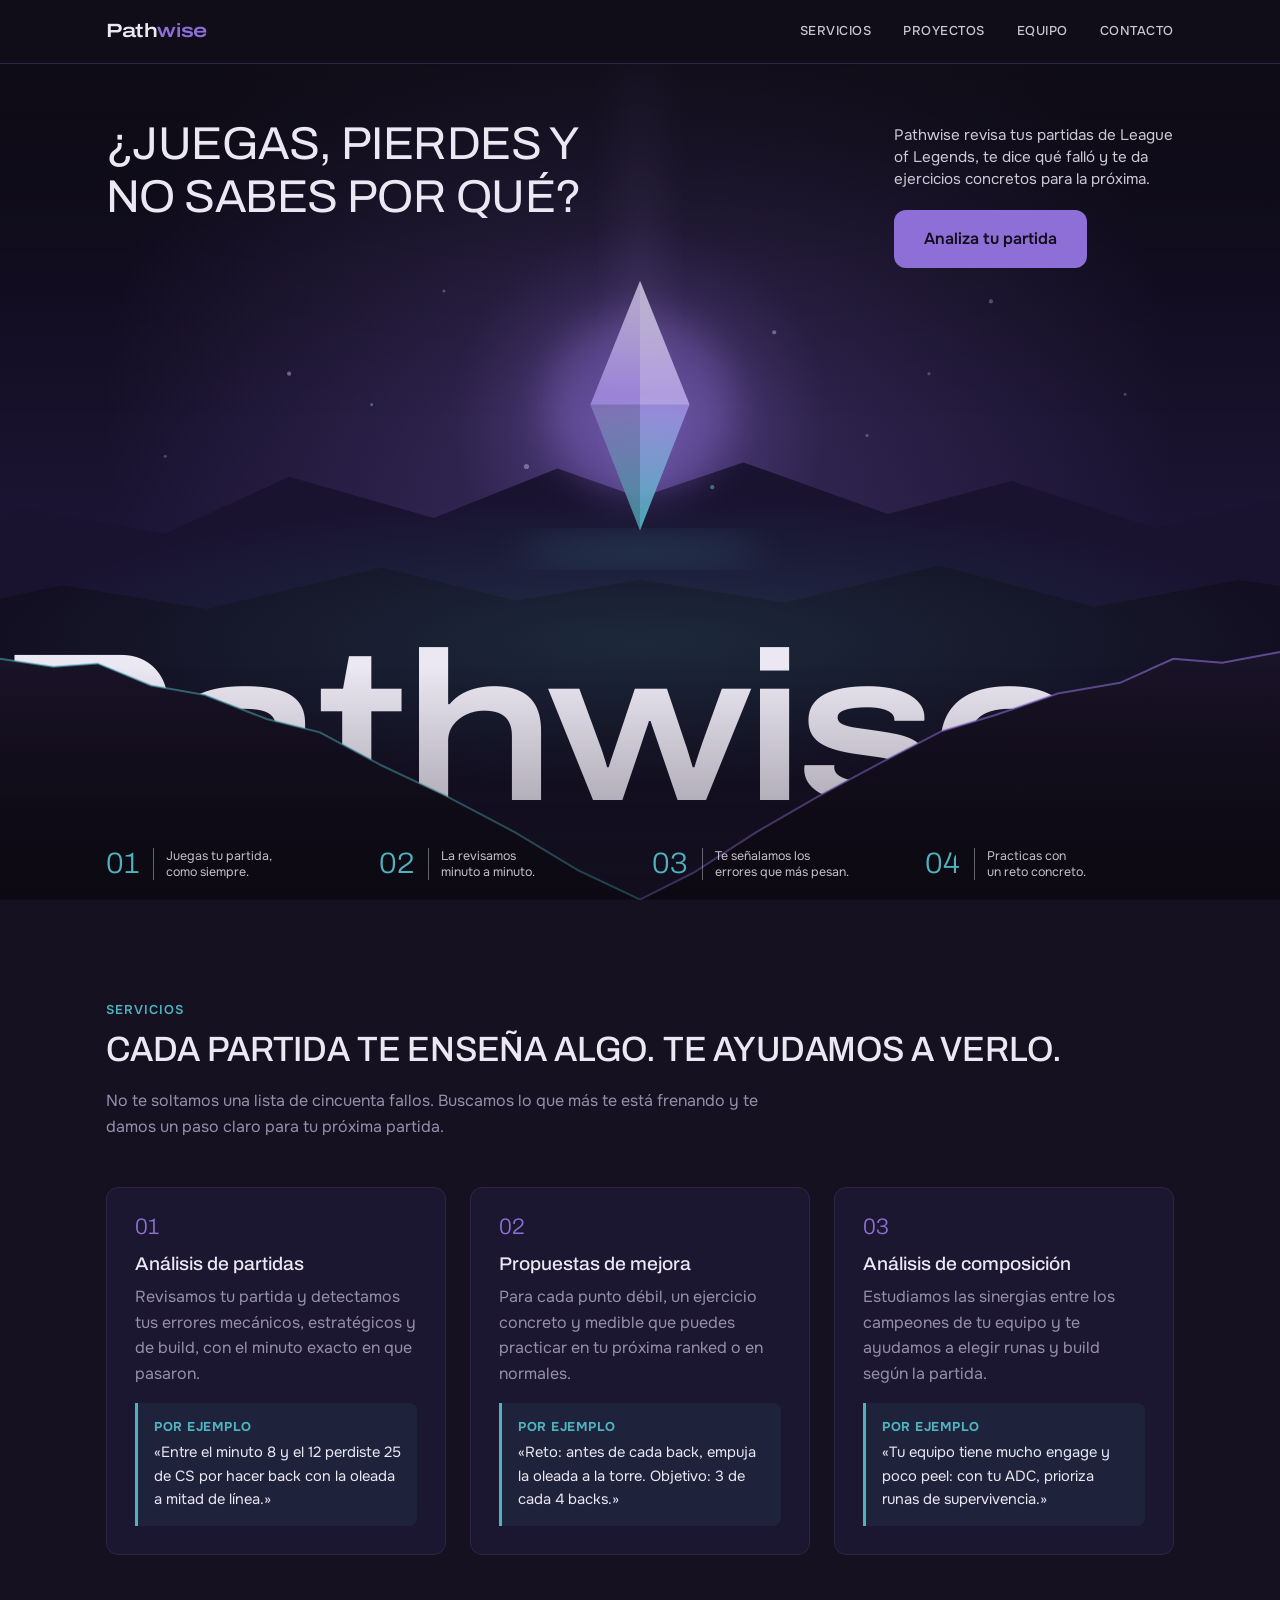
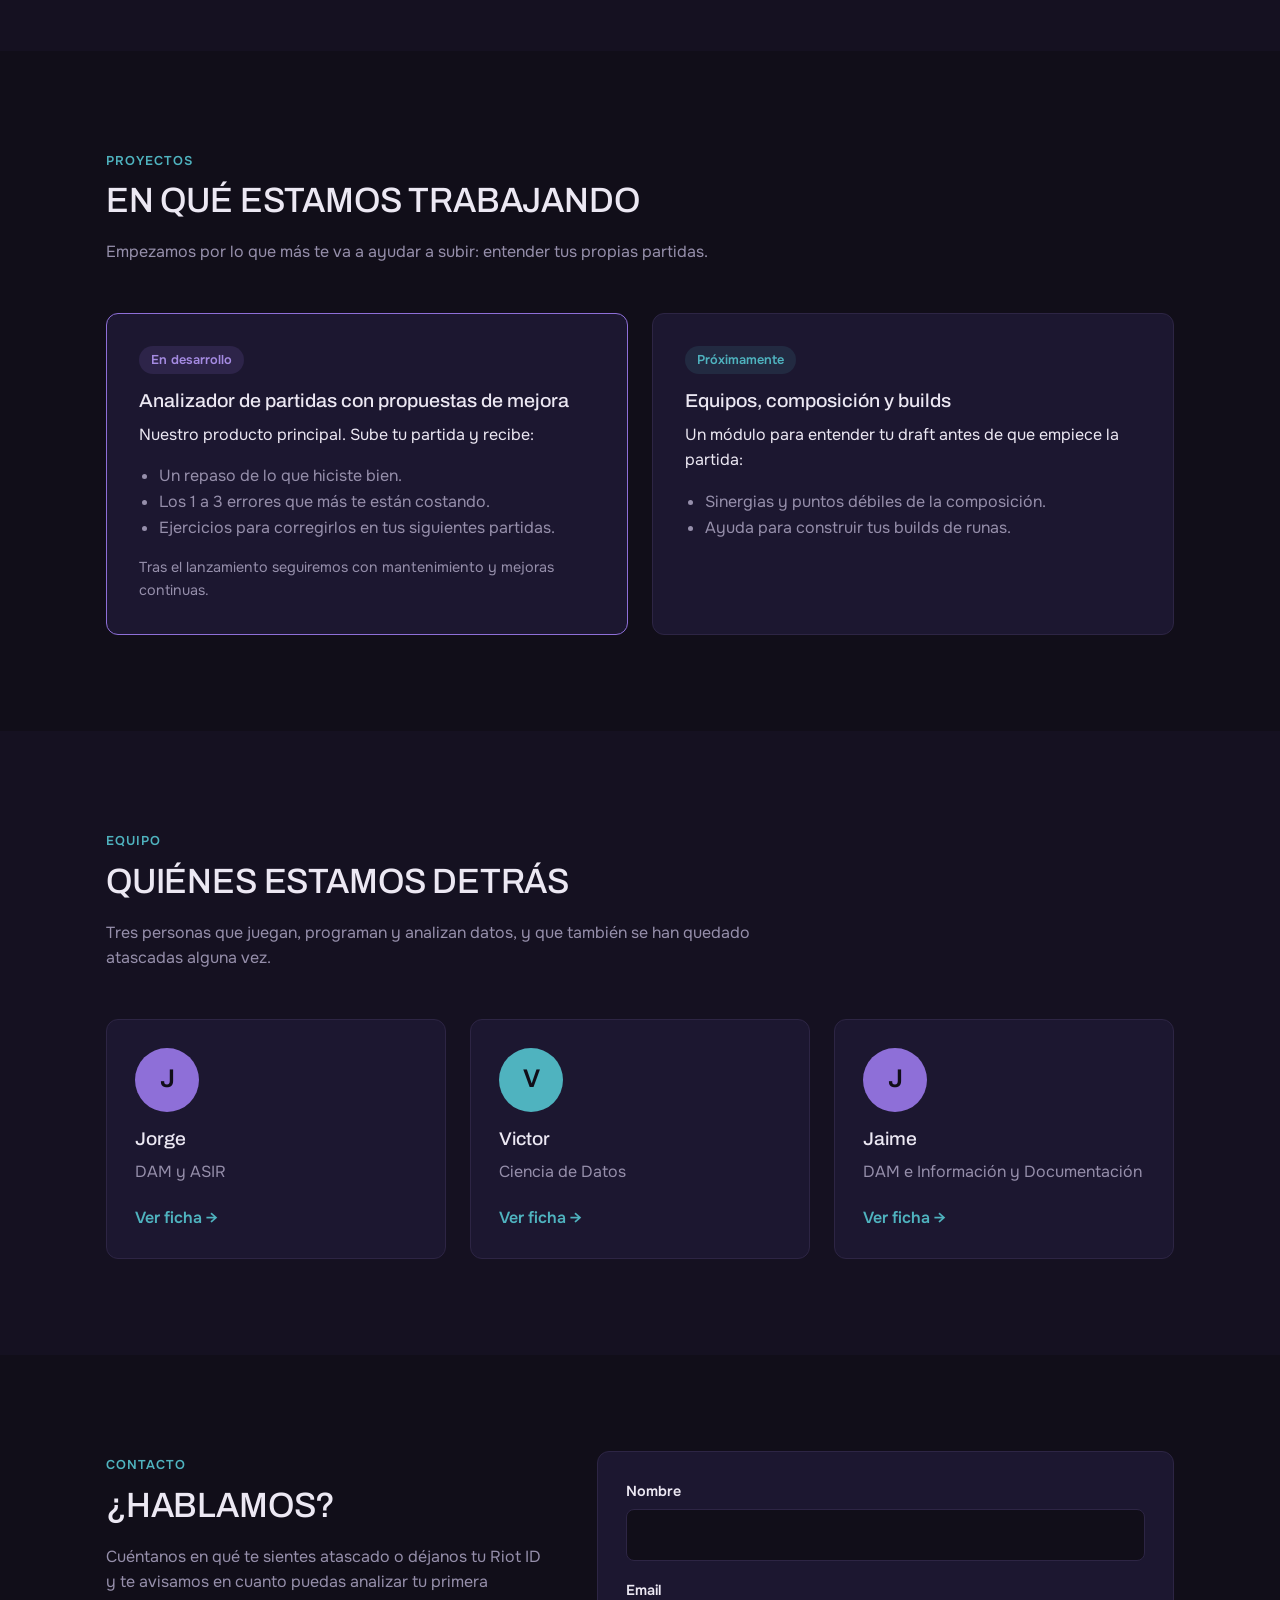
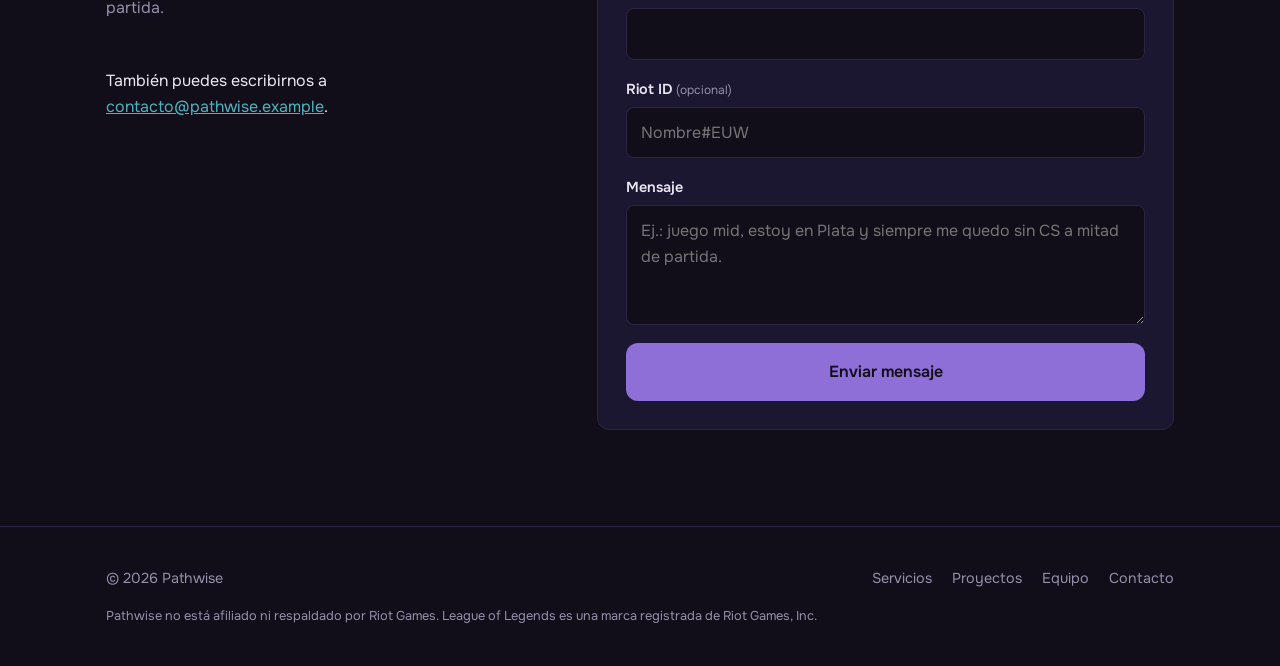
==== index.html @ 84a415ea "Primer commit" ====
<!DOCTYPE html>
<html lang="es">
<head>
  <meta charset="UTF-8">
  <meta name="viewport" content="width=device-width, initial-scale=1.0">
  <title>Pathwise — tu coach de LoL con IA</title>
  <meta name="description" content="Pathwise revisa tus partidas de League of Legends, te dice qué falló y te da ejercicios concretos para mejorar.">
  <link rel="preconnect" href="https://fonts.googleapis.com">
  <link rel="preconnect" href="https://fonts.gstatic.com" crossorigin>
  <link href="https://fonts.googleapis.com/css2?family=Archivo:wdth,wght@62..125,300..700&family=Onest:wght@400;500;600&display=swap" rel="stylesheet">
  <link rel="stylesheet" href="css/estilos.css">
  <script src="js/main.js" defer></script>
</head>
<body class="con-hero">

  <header class="nav">
    <nav class="contenedor nav__interior" aria-label="Principal">
      <a href="#inicio" class="nav__logo">Path<span>wise</span></a>
      <ul class="nav__enlaces">
        <li><a href="#servicios">Servicios</a></li>
        <li><a href="#proyectos">Proyectos</a></li>
        <li><a href="#equipo">Equipo</a></li>
        <li><a href="#contacto">Contacto</a></li>
      </ul>
    </nav>
  </header>

  <main>

    <!-- ===== Inicio ===== -->
    <section id="inicio" class="hero-cine" aria-labelledby="titulo-inicio">

      <!-- Capa 1: escena (un valle nocturno con un nexo de cristal al fondo) -->
      <div class="capa capa-escena" aria-hidden="true">
        <svg class="escena" viewBox="0 0 1440 810" preserveAspectRatio="xMidYMid slice">
          <defs>
            <linearGradient id="cielo" x1="0" y1="0" x2="0" y2="1">
              <stop offset="0" stop-color="#0A0812"/>
              <stop offset=".55" stop-color="#1B1433"/>
              <stop offset="1" stop-color="#110E19"/>
            </linearGradient>
            <radialGradient id="halo" cx="720" cy="340" r="520" gradientUnits="userSpaceOnUse">
              <stop offset="0" stop-color="#8E6FD8" stop-opacity=".55"/>
              <stop offset=".35" stop-color="#8E6FD8" stop-opacity=".18"/>
              <stop offset="1" stop-color="#8E6FD8" stop-opacity="0"/>
            </radialGradient>
            <radialGradient id="suelo">
              <stop offset="0" stop-color="#4FB3BF" stop-opacity=".16"/>
              <stop offset="1" stop-color="#4FB3BF" stop-opacity="0"/>
            </radialGradient>
            <linearGradient id="cristal" x1="0" y1="0" x2="0" y2="1">
              <stop offset="0" stop-color="#E4DAFA"/>
              <stop offset=".45" stop-color="#A58BE2"/>
              <stop offset="1" stop-color="#4FB3BF"/>
            </linearGradient>
            <filter id="desenfoque" x="-50%" y="-50%" width="200%" height="200%">
              <feGaussianBlur stdDeviation="18"/>
            </filter>
          </defs>

          <rect width="1440" height="810" fill="url(#cielo)"/>
          <rect width="1440" height="810" fill="url(#halo)"/>

          <!-- Haz de luz vertical -->
          <rect x="700" y="0" width="40" height="420" fill="#A58BE2" opacity=".12" filter="url(#desenfoque)"/>

          <!-- Cordilleras -->
          <path d="M0 470 L120 430 L260 455 L380 400 L520 440 L640 392 L720 420 L820 386 L960 436 L1080 404 L1220 450 L1340 420 L1440 446 V810 H0Z" fill="#191330"/>
          <path d="M0 540 L160 505 L300 528 L470 488 L600 520 L720 500 L860 522 L1010 486 L1160 526 L1300 500 L1440 520 V810 H0Z" fill="#130F22"/>
          <ellipse cx="720" cy="560" rx="620" ry="140" fill="url(#suelo)"/>

          <!-- Nexo de cristal -->
          <g class="escena__nexo">
            <circle cx="720" cy="330" r="90" fill="#8E6FD8" opacity=".35" filter="url(#desenfoque)"/>
            <polygon points="720,210 768,330 720,452 672,330" fill="url(#cristal)" opacity=".92"/>
            <polygon points="720,210 768,330 720,330" fill="#FFFFFF" opacity=".22"/>
            <polygon points="720,330 672,330 720,452" fill="#110E19" opacity=".18"/>
            <ellipse cx="720" cy="470" rx="120" ry="10" fill="#4FB3BF" opacity=".25" filter="url(#desenfoque)"/>
          </g>

          <!-- Motas de luz -->
          <g fill="#C9B8F0">
            <circle class="escena__mota" cx="380" cy="300" r="2" opacity=".5"/>
            <circle class="escena__mota" cx="530" cy="220" r="1.5" opacity=".4"/>
            <circle class="escena__mota" cx="610" cy="390" r="2.5" opacity=".45"/>
            <circle class="escena__mota" cx="850" cy="260" r="2" opacity=".5"/>
            <circle class="escena__mota" cx="940" cy="360" r="1.5" opacity=".35"/>
            <circle class="escena__mota" cx="1060" cy="230" r="2" opacity=".4"/>
            <circle class="escena__mota" cx="1190" cy="320" r="1.5" opacity=".3"/>
            <circle class="escena__mota" cx="260" cy="380" r="1.5" opacity=".3"/>
          </g>
          <g fill="#7FD0D8">
            <circle class="escena__mota" cx="460" cy="330" r="1.5" opacity=".4"/>
            <circle class="escena__mota" cx="790" cy="410" r="2" opacity=".45"/>
            <circle class="escena__mota" cx="1000" cy="300" r="1.5" opacity=".35"/>
          </g>
        </svg>
      </div>

      <!-- Capa 2: palabra gigante, detrás de los montes -->
      <div class="capa capa-palabra" aria-hidden="true">
        <p class="palabra"><span style="--d:0ms">P</span><span style="--d:100ms">a</span><span style="--d:270ms">t</span><span style="--d:240ms">h</span><span style="--d:200ms">w</span><span style="--d:370ms">i</span><span style="--d:150ms">s</span><span style="--d:320ms">e</span></p>
      </div>

      <!-- Capa 3: montes en primer plano (izquierdo y derecho, se juntan en V en el centro) -->
      <div class="capa capa-monte capa-monte--l" aria-hidden="true">
        <svg class="monte monte--l" viewBox="0 0 720 400" preserveAspectRatio="none">
          <defs>
            <linearGradient id="roca" x1="0" y1="0" x2="0" y2="1">
              <stop offset="0" stop-color="#1A1428"/>
              <stop offset="1" stop-color="#08060D"/>
            </linearGradient>
          </defs>
          <path d="M0 40 L60 52 L110 47 L170 80 L230 94 L300 130 L360 150 L430 200 L500 244 L580 300 L650 356 L720 400 L0 400Z" fill="url(#roca)"/>
          <path d="M0 40 L60 52 L110 47 L170 80 L230 94 L300 130 L360 150 L430 200 L500 244 L580 300 L650 356 L720 400" fill="none" stroke="#4FB3BF" stroke-opacity=".55" stroke-width="2" vector-effect="non-scaling-stroke"/>
        </svg>
      </div>
      <div class="capa capa-monte capa-monte--r" aria-hidden="true">
        <svg class="monte monte--r" viewBox="0 0 720 400" preserveAspectRatio="none">
          <path d="M720 30 L655 46 L600 40 L540 76 L470 92 L400 124 L340 148 L270 196 L200 246 L130 300 L60 360 L0 400 L720 400Z" fill="url(#roca)"/>
          <path d="M720 30 L655 46 L600 40 L540 76 L470 92 L400 124 L340 148 L270 196 L200 246 L130 300 L60 360 L0 400" fill="none" stroke="#8E6FD8" stroke-opacity=".6" stroke-width="2" vector-effect="non-scaling-stroke"/>
        </svg>
      </div>

      <!-- Capa 4: sombra para la legibilidad -->
      <div class="capa capa-sombra" aria-hidden="true"></div>

      <!-- Capa 5: interfaz -->
      <div class="contenedor hero-cine__ui">
        <div class="hero-cine__cabecera">
          <h1 id="titulo-inicio" class="hero-cine__titulo"><span class="desliza desliza--abajo">¿Juegas, pierdes y no sabes por qué?</span></h1>
          <div class="hero-cine__lado">
            <p class="hero-cine__subtitulo"><span class="desliza desliza--arriba">Pathwise revisa tus partidas de League of Legends, te dice qué falló y te da ejercicios concretos para la próxima.</span></p>
            <a href="#contacto" class="boton boton--principal hero-cine__cta">Analiza tu partida</a>
          </div>
        </div>

        <ol class="pasos" aria-label="Cómo funciona">
          <li class="paso"><div class="paso__fila"><span class="paso__num">01</span><span class="paso__texto">Juegas tu partida,<br>como siempre.</span></div></li>
          <li class="paso"><div class="paso__fila"><span class="paso__num">02</span><span class="paso__texto">La revisamos<br>minuto a minuto.</span></div></li>
          <li class="paso"><div class="paso__fila"><span class="paso__num">03</span><span class="paso__texto">Te señalamos los<br>errores que más pesan.</span></div></li>
          <li class="paso"><div class="paso__fila"><span class="paso__num">04</span><span class="paso__texto">Practicas con<br>un reto concreto.</span></div></li>
        </ol>
      </div>
    </section>

    <!-- ===== Servicios ===== -->
    <section id="servicios" class="seccion seccion--alterna">
      <div class="contenedor">
        <span class="etiqueta-seccion">Servicios</span>
        <h2 class="seccion__titulo">Cada partida te enseña algo. Te ayudamos a verlo.</h2>
        <p class="seccion__intro">No te soltamos una lista de cincuenta fallos. Buscamos lo que más te está frenando y te damos un paso claro para tu próxima partida.</p>

        <div class="rejilla rejilla--3">
          <article class="tarjeta">
            <div class="tarjeta__numero">01</div>
            <h3>Análisis de partidas</h3>
            <p>Revisamos tu partida y detectamos tus errores mecánicos, estratégicos y de build, con el minuto exacto en que pasaron.</p>
            <div class="ejemplo">
              <strong>Por ejemplo</strong>
              «Entre el minuto 8 y el 12 perdiste 25 de CS por hacer back con la oleada a mitad de línea.»
            </div>
          </article>

          <article class="tarjeta">
            <div class="tarjeta__numero">02</div>
            <h3>Propuestas de mejora</h3>
            <p>Para cada punto débil, un ejercicio concreto y medible que puedes practicar en tu próxima ranked o en normales.</p>
            <div class="ejemplo">
              <strong>Por ejemplo</strong>
              «Reto: antes de cada back, empuja la oleada a la torre. Objetivo: 3 de cada 4 backs.»
            </div>
          </article>

          <article class="tarjeta">
            <div class="tarjeta__numero">03</div>
            <h3>Análisis de composición</h3>
            <p>Estudiamos las sinergias entre los campeones de tu equipo y te ayudamos a elegir runas y build según la partida.</p>
            <div class="ejemplo">
              <strong>Por ejemplo</strong>
              «Tu equipo tiene mucho engage y poco peel: con tu ADC, prioriza runas de supervivencia.»
            </div>
          </article>
        </div>
      </div>
    </section>

    <!-- ===== Proyectos ===== -->
    <section id="proyectos" class="seccion">
      <div class="contenedor">
        <span class="etiqueta-seccion">Proyectos</span>
        <h2 class="seccion__titulo">En qué estamos trabajando</h2>
        <p class="seccion__intro">Empezamos por lo que más te va a ayudar a subir: entender tus propias partidas.</p>

        <div class="rejilla rejilla--2">
          <article class="proyecto proyecto--destacado">
            <span class="estado estado--desarrollo">En desarrollo</span>
            <h3>Analizador de partidas con propuestas de mejora</h3>
            <p>Nuestro producto principal. Sube tu partida y recibe:</p>
            <ul>
              <li>Un repaso de lo que hiciste bien.</li>
              <li>Los 1 a 3 errores que más te están costando.</li>
              <li>Ejercicios para corregirlos en tus siguientes partidas.</li>
            </ul>
            <p class="proyecto__nota">Tras el lanzamiento seguiremos con mantenimiento y mejoras continuas.</p>
          </article>

          <article class="proyecto">
            <span class="estado estado--proximo">Próximamente</span>
            <h3>Equipos, composición y builds</h3>
            <p>Un módulo para entender tu draft antes de que empiece la partida:</p>
            <ul>
              <li>Sinergias y puntos débiles de la composición.</li>
              <li>Ayuda para construir tus builds de runas.</li>
            </ul>
          </article>
        </div>
      </div>
    </section>

    <!-- ===== Equipo ===== -->
    <section id="equipo" class="seccion seccion--alterna">
      <div class="contenedor">
        <span class="etiqueta-seccion">Equipo</span>
        <h2 class="seccion__titulo">Quiénes estamos detrás</h2>
        <p class="seccion__intro">Tres personas que juegan, programan y analizan datos, y que también se han quedado atascadas alguna vez.</p>

        <div class="rejilla rejilla--3">
          <article class="tarjeta miembro">
            <div class="avatar" aria-hidden="true">J</div>
            <h3>Jorge</h3>
            <p class="miembro__formacion">DAM y ASIR</p>
            <a href="equipo/jorge.html" class="enlace-ficha">Ver ficha →</a>
          </article>

          <article class="tarjeta miembro">
            <div class="avatar avatar--acento" aria-hidden="true">V</div>
            <h3>Victor</h3>
            <p class="miembro__formacion">Ciencia de Datos</p>
            <a href="equipo/victor.html" class="enlace-ficha">Ver ficha →</a>
          </article>

          <article class="tarjeta miembro">
            <div class="avatar" aria-hidden="true">J</div>
            <h3>Jaime</h3>
            <p class="miembro__formacion">DAM e Información y Documentación</p>
            <a href="equipo/jaime.html" class="enlace-ficha">Ver ficha →</a>
          </article>
        </div>
      </div>
    </section>

    <!-- ===== Contacto ===== -->
    <section id="contacto" class="seccion">
      <div class="contenedor contacto">
        <div>
          <span class="etiqueta-seccion">Contacto</span>
          <h2 class="seccion__titulo">¿Hablamos?</h2>
          <p class="seccion__intro">Cuéntanos en qué te sientes atascado o déjanos tu Riot ID y te avisamos en cuanto puedas analizar tu primera partida.</p>
          <!-- TODO: sustituir por el email real de Pathwise -->
          <p>También puedes escribirnos a <a href="mailto:contacto@pathwise.example">contacto@pathwise.example</a>.</p>
        </div>

        <!-- Sin backend: el formulario abre el cliente de correo. TODO: cambiar el email -->
        <form class="formulario" action="mailto:contacto@pathwise.example" method="post" enctype="text/plain">
          <div class="campo">
            <label for="nombre">Nombre</label>
            <input type="text" id="nombre" name="nombre" autocomplete="name" required>
            <span class="campo__error">Dinos cómo te llamas.</span>
          </div>

          <div class="campo">
            <label for="email">Email</label>
            <input type="email" id="email" name="email" autocomplete="email" required>
            <span class="campo__error">Revisa el email, parece que le falta algo.</span>
          </div>

          <div class="campo">
            <label for="riot-id">Riot ID <small>(opcional)</small></label>
            <input type="text" id="riot-id" name="riot_id" placeholder="Nombre#EUW">
          </div>

          <div class="campo">
            <label for="mensaje">Mensaje</label>
            <textarea id="mensaje" name="mensaje" placeholder="Ej.: juego mid, estoy en Plata y siempre me quedo sin CS a mitad de partida." required></textarea>
            <span class="campo__error">Escríbenos aunque sea una línea.</span>
          </div>

          <button type="submit" class="boton boton--principal">Enviar mensaje</button>
        </form>
      </div>
    </section>

  </main>

  <footer class="pie">
    <div class="contenedor pie__interior">
      <span>© 2026 Pathwise</span>
      <ul class="pie__enlaces">
        <li><a href="#servicios">Servicios</a></li>
        <li><a href="#proyectos">Proyectos</a></li>
        <li><a href="#equipo">Equipo</a></li>
        <li><a href="#contacto">Contacto</a></li>
      </ul>
      <p class="pie__aviso">Pathwise no está afiliado ni respaldado por Riot Games. League of Legends es una marca registrada de Riot Games, Inc.</p>
    </div>
  </footer>

</body>
</html>
---- css/estilos.css ----
/* ==========================================================
   Pathwise — estilos
   Paleta violeta + turquesa: oscuro, cercano pero técnico, tranquilo.
   Sin rojos intensos ni neones.
   ========================================================== */

:root {
  --fondo: #110E19;
  --superficie: #1C1730;
  --principal: #8E6FD8;
  --principal-hover: #A58BE2;
  --acento: #4FB3BF;
  --texto: #ECE8F3;
  --texto-sec: #968FAB;
  --error: #E07A6F;

  --borde: #2D2544;
  --fondo-alterno: #151121;
  --radio: 12px;
  --ancho-max: 1100px;
  --alto-nav: 64px;

  --fuente: "Onest", system-ui, -apple-system, "Segoe UI", Roboto, sans-serif;
  --fuente-display: "Archivo", "Onest", system-ui, sans-serif;

  /* Curvas de animación */
  --qout: cubic-bezier(.25, 1, .5, 1);
  --cout: cubic-bezier(.33, 1, .68, 1);
  --cin: cubic-bezier(.32, 0, .67, 0);
  --ease-out: cubic-bezier(.16, 1, .3, 1);
}

/* ---------- Base ---------- */
*,
*::before,
*::after {
  box-sizing: border-box;
}

html {
  scroll-behavior: smooth;
}

body {
  margin: 0;
  background: var(--fondo);
  color: var(--texto);
  font-family: var(--fuente);
  font-size: 1rem;
  line-height: 1.6;
  -webkit-font-smoothing: antialiased;
  overflow-x: hidden;
}

h1, h2, h3 {
  font-family: var(--fuente-display);
  font-stretch: 105%;
  font-weight: 500;
  line-height: 1.2;
  margin: 0 0 0.5em;
}

p {
  margin: 0 0 1em;
}

a {
  color: var(--acento);
}

a:focus-visible,
button:focus-visible,
input:focus-visible,
textarea:focus-visible {
  outline: 2px solid var(--acento);
  outline-offset: 3px;
}

.contenedor {
  width: 100%;
  max-width: var(--ancho-max);
  margin: 0 auto;
  padding: 0 16px;
}

.seccion {
  padding: 96px 0;
  scroll-margin-top: var(--alto-nav);
}

.seccion--alterna {
  background: var(--fondo-alterno);
}

.seccion__titulo {
  font-size: clamp(1.6rem, 4vw, 2.2rem);
  text-transform: uppercase;
  font-stretch: 95%;
  letter-spacing: -0.005em;
}

.seccion__intro {
  color: var(--texto-sec);
  max-width: 60ch;
  margin-bottom: 48px;
}

.etiqueta-seccion {
  display: inline-block;
  color: var(--acento);
  font-size: 0.8rem;
  font-weight: 600;
  letter-spacing: 0.08em;
  text-transform: uppercase;
  margin-bottom: 8px;
}

/* ---------- Navegación ---------- */
.nav {
  position: sticky;
  top: 0;
  z-index: 20;
  height: var(--alto-nav);
  background: rgba(17, 14, 25, 0.88);
  backdrop-filter: blur(8px);
  border-bottom: 1px solid var(--borde);
}

.nav__interior {
  height: 100%;
  display: flex;
  align-items: center;
  justify-content: space-between;
  gap: 16px;
}

.nav__logo {
  font-family: var(--fuente-display);
  font-stretch: 125%;
  font-weight: 600;
  font-size: 1.2rem;
  letter-spacing: -0.02em;
  color: var(--texto);
  text-decoration: none;
}

.nav__logo span {
  color: var(--principal);
}

.nav__enlaces {
  display: flex;
  gap: 32px;
  list-style: none;
  margin: 0;
  padding: 0;
}

/* Cada li es la máscara de la entrada del enlace */
.nav__enlaces li {
  overflow: hidden;
}

.nav__enlaces a,
.nav__volver {
  display: inline-block;
  padding: 6px 0;
  color: var(--texto);
  opacity: 0.85;
  text-decoration: none;
  font-size: 0.8rem;
  font-weight: 500;
  letter-spacing: 0.04em;
  text-transform: uppercase;
  transition: opacity 0.3s;
}

.nav__enlaces a:hover,
.nav__volver:hover {
  opacity: 0.6;
}

/* ==========================================================
   Hero cinemático
   Capas de atrás adelante: escena → palabra gigante → montes → sombra → UI.
   Cada capa tiene un "envoltorio" que se mueve con el scroll (--p, 0 a 1,
   lo pone main.js) y un hijo que lleva la animación de entrada.
   ========================================================== */
.hero-cine {
  --p: 0;
  position: relative;
  height: calc(100svh - var(--alto-nav));
  min-height: 560px;
  overflow: hidden;
  isolation: isolate;
  background: var(--fondo);
}

.capa {
  position: absolute;
  inset: 0;
  pointer-events: none;
}

/* Escena de fondo */
.capa-escena {
  transform: scale(calc(1 + var(--p) * 0.12)) translateY(calc(var(--p) * -3%));
  transform-origin: 50% 40%;
}

.escena {
  width: 100%;
  height: 100%;
  display: block;
  transform-origin: 50% 45%;
  animation: zoom-escena 1350ms var(--qout) both;
}

.escena__mota {
  animation: flotar 7s ease-in-out infinite alternate;
}

.escena__mota:nth-child(2n) { animation-duration: 9s; animation-delay: -2s; }
.escena__mota:nth-child(3n) { animation-duration: 11s; animation-delay: -4s; }

.escena__nexo {
  transform-origin: 720px 330px;
  animation: latido 5s ease-in-out infinite alternate;
}

/* Palabra gigante, detrás de los montes */
.capa-palabra {
  transform: translateY(calc(var(--p) * 45%));
}

.palabra {
  position: absolute;
  left: -0.03em;
  bottom: 9%;
  margin: 0;
  font-family: var(--fuente-display);
  font-stretch: 125%;
  font-weight: 600;
  font-size: 16.5vw;
  line-height: 0.9;
  letter-spacing: -0.035em;
  color: var(--texto);
  white-space: nowrap;
  user-select: none;
}

.palabra span {
  display: inline-block;
  animation: letra 450ms var(--cout) both;
  animation-delay: calc(630ms + var(--d, 0ms));
}

/* Montes en primer plano */
.capa-monte {
  top: auto;
  height: 32%;
}

.capa-monte--l {
  right: 50%;
  transform: translateX(calc(var(--p) * -60%));
}

.capa-monte--r {
  left: 50%;
  transform: translateX(calc(var(--p) * 60%));
}

.monte {
  width: 100%;
  height: 100%;
  display: block;
}

.monte--l {
  animation: monte-l 1700ms var(--qout) 40ms both;
}

.monte--r {
  animation: monte-r 1700ms var(--qout) both;
}

/* Sombra para que se lea el texto */
.capa-sombra {
  background: linear-gradient(
    to bottom,
    rgba(17, 14, 25, 0.75) 0%,
    rgba(17, 14, 25, 0.2) 24%,
    rgba(17, 14, 25, 0) 42%,
    rgba(17, 14, 25, 0) 72%,
    rgba(17, 14, 25, 0.45) 100%
  );
}

/* UI del hero */
.hero-cine__ui {
  position: relative;
  z-index: 5;
  height: 100%;
  display: flex;
  flex-direction: column;
  justify-content: space-between;
  padding-top: clamp(28px, 6vh, 64px);
  padding-bottom: 20px;
  opacity: calc(1 - var(--p) * 1.6);
  transform: translateY(calc(var(--p) * -40px));
}

.hero-cine__cabecera {
  display: grid;
  grid-template-columns: 1fr minmax(220px, 280px);
  gap: 40px;
  align-items: start;
}

.hero-cine__titulo {
  overflow: hidden;
  padding-bottom: 0.08em;
  margin: 0;
  font-stretch: 100%;
  font-weight: 400;
  font-size: clamp(1.75rem, 3.6vw, 3.1rem);
  line-height: 1.15;
  letter-spacing: -0.012em;
  text-transform: uppercase;
  max-width: 20ch;
}

.hero-cine__lado {
  padding-top: 6px;
}

.hero-cine__subtitulo {
  overflow: hidden;
  margin: 0 0 20px;
  color: rgba(236, 232, 243, 0.86);
  font-size: 0.95rem;
  line-height: 1.45;
}

/* Bloques que entran deslizándose dentro de su máscara */
.desliza {
  display: block;
}

.desliza--abajo {
  animation: desde-arriba 950ms var(--cout) 390ms both;
}

.desliza--arriba {
  animation: desde-abajo 900ms var(--cout) 450ms both;
}

.hero-cine__cta {
  animation: aparecer 260ms linear 570ms both;
}

/* Pasos (las "captions" del pie del hero) */
.pasos {
  display: grid;
  grid-template-columns: repeat(4, 1fr);
  gap: 24px;
  list-style: none;
  margin: 0;
  padding: 0;
}

.paso {
  overflow: hidden;
}

.paso__fila {
  display: flex;
  align-items: center;
  gap: 14px;
  animation: desde-abajo 220ms var(--cout) both;
}

.paso:nth-child(1) .paso__fila { animation-delay: 730ms; }
.paso:nth-child(2) .paso__fila { animation-delay: 870ms; }
.paso:nth-child(3) .paso__fila { animation-delay: 970ms; }
.paso:nth-child(4) .paso__fila { animation-delay: 1000ms; }

.paso__num {
  font-family: var(--fuente-display);
  font-stretch: 104%;
  font-weight: 300;
  font-size: clamp(1.5rem, 2.3vw, 2.1rem);
  line-height: 1;
  color: var(--acento);
}

.paso__texto {
  border-left: 1px solid rgba(236, 232, 243, 0.4);
  padding-left: 12px;
  font-size: 0.78rem;
  line-height: 1.3;
  color: rgba(236, 232, 243, 0.82);
}

/* Entrada de la nav (solo en la página con hero) */
.con-hero .nav__enlaces a {
  animation: desde-arriba-nav 300ms var(--cout) both;
}

.con-hero .nav__enlaces li:nth-child(1) a { animation-delay: 100ms; }
.con-hero .nav__enlaces li:nth-child(2) a { animation-delay: 200ms; }
.con-hero .nav__enlaces li:nth-child(3) a { animation-delay: 300ms; }
.con-hero .nav__enlaces li:nth-child(4) a { animation-delay: 400ms; }

/* ---------- Keyframes ---------- */
@keyframes zoom-escena {
  from { transform: scale(1.3); }
  to { transform: none; }
}

@keyframes monte-l {
  from { transform: translateX(-45%); }
  to { transform: none; }
}

@keyframes monte-r {
  from { transform: translateX(45%); }
  to { transform: none; }
}

@keyframes letra {
  from { opacity: 0; transform: translateY(0.06em); }
  to { opacity: 1; transform: none; }
}

@keyframes desde-arriba {
  from { transform: translateY(-100%); }
  to { transform: none; }
}

@keyframes desde-arriba-nav {
  from { transform: translateY(-110%); }
  to { transform: none; }
}

@keyframes desde-abajo {
  from { transform: translateY(100%); }
  to { transform: none; }
}

@keyframes aparecer {
  from { opacity: 0; }
  to { opacity: 1; }
}

@keyframes flotar {
  from { transform: translateY(0); }
  to { transform: translateY(-18px); }
}

@keyframes latido {
  from { opacity: 0.85; transform: scale(1); }
  to { opacity: 1; transform: scale(1.03); }
}

/* ---------- Botones ---------- */
.boton {
  display: inline-block;
  padding: 14px 28px;
  border-radius: var(--radio);
  font: inherit;
  font-weight: 600;
  text-decoration: none;
  cursor: pointer;
  border: 2px solid transparent;
  transition: background-color 0.2s, color 0.2s;
}

.boton--principal {
  background: var(--principal);
  color: var(--fondo);
}

.boton--principal:hover {
  background: var(--principal-hover);
}

.boton--secundario {
  background: transparent;
  color: var(--acento);
  border-color: var(--acento);
}

.boton--secundario:hover {
  background: rgba(79, 179, 191, 0.1);
}

/* ---------- Tarjetas ---------- */
.rejilla {
  display: grid;
  gap: 24px;
}

.rejilla--3 {
  grid-template-columns: repeat(3, 1fr);
}

.rejilla--2 {
  grid-template-columns: repeat(2, 1fr);
}

.tarjeta {
  background: var(--superficie);
  border: 1px solid var(--borde);
  border-radius: var(--radio);
  padding: 28px;
  display: flex;
  flex-direction: column;
}

.tarjeta h3 {
  font-size: 1.15rem;
}

.tarjeta p {
  color: var(--texto-sec);
}

.tarjeta__numero {
  font-family: var(--fuente-display);
  font-weight: 300;
  color: var(--principal);
  font-size: 1.4rem;
  line-height: 1;
  margin-bottom: 14px;
}

.ejemplo {
  margin-top: auto;
  padding: 14px 16px;
  border-left: 3px solid var(--acento);
  background: rgba(79, 179, 191, 0.07);
  border-radius: 0 8px 8px 0;
  font-size: 0.92rem;
  color: var(--texto);
}

.ejemplo strong {
  color: var(--acento);
  display: block;
  font-size: 0.8rem;
  letter-spacing: 0.04em;
  text-transform: uppercase;
  margin-bottom: 4px;
}

/* ---------- Proyectos ---------- */
.proyecto {
  background: var(--superficie);
  border: 1px solid var(--borde);
  border-radius: var(--radio);
  padding: 32px;
}

.proyecto--destacado {
  border-color: var(--principal);
}

.estado {
  display: inline-block;
  font-size: 0.8rem;
  font-weight: 600;
  padding: 4px 12px;
  border-radius: 999px;
  margin-bottom: 16px;
}

.estado--desarrollo {
  color: var(--principal-hover);
  background: rgba(142, 111, 216, 0.15);
}

.estado--proximo {
  color: var(--acento);
  background: rgba(79, 179, 191, 0.12);
}

.proyecto ul {
  color: var(--texto-sec);
  padding-left: 20px;
  margin: 0 0 1em;
}

.proyecto__nota {
  font-size: 0.9rem;
  color: var(--texto-sec);
  margin: 0;
}

/* ---------- Equipo ---------- */
.miembro {
  align-items: flex-start;
}

.avatar {
  width: 64px;
  height: 64px;
  border-radius: 50%;
  display: grid;
  place-items: center;
  font-family: var(--fuente-display);
  font-weight: 600;
  font-size: 1.6rem;
  color: var(--fondo);
  background: var(--principal);
  margin-bottom: 16px;
}

.avatar--acento {
  background: var(--acento);
}

.avatar--grande {
  width: 112px;
  height: 112px;
  font-size: 2.8rem;
  margin-bottom: 24px;
}

.miembro__formacion {
  color: var(--texto-sec);
  margin-bottom: 20px;
}

.enlace-ficha {
  margin-top: auto;
  font-weight: 600;
  text-decoration: none;
}

.enlace-ficha:hover {
  text-decoration: underline;
}

/* ---------- Contacto ---------- */
.contacto {
  display: grid;
  grid-template-columns: 1fr 1.3fr;
  gap: 48px;
  align-items: start;
}

.formulario {
  background: var(--superficie);
  border: 1px solid var(--borde);
  border-radius: var(--radio);
  padding: 28px;
  display: grid;
  gap: 18px;
}

.campo {
  display: grid;
  gap: 6px;
}

.campo label {
  font-size: 0.9rem;
  font-weight: 600;
}

.campo small {
  color: var(--texto-sec);
  font-weight: 400;
}

.campo input,
.campo textarea {
  width: 100%;
  padding: 12px 14px;
  font: inherit;
  color: var(--texto);
  background: var(--fondo);
  border: 1px solid var(--borde);
  border-radius: 8px;
}

.campo textarea {
  min-height: 120px;
  resize: vertical;
}

.campo input:user-invalid,
.campo textarea:user-invalid {
  border-color: var(--error);
}

.campo__error {
  display: none;
  color: var(--error);
  font-size: 0.85rem;
}

.campo input:user-invalid + .campo__error,
.campo textarea:user-invalid + .campo__error {
  display: block;
}

/* ---------- Ficha de equipo ---------- */
.ficha {
  padding: 80px 0 96px;
}

.ficha__cabecera {
  margin-bottom: 48px;
}

.ficha__nombre {
  font-size: clamp(2rem, 6vw, 3rem);
  font-stretch: 125%;
  font-weight: 600;
  letter-spacing: -0.03em;
}

.ficha__formacion {
  color: var(--texto-sec);
  font-size: 1.1rem;
}

.ficha__bloque {
  background: var(--superficie);
  border: 1px solid var(--borde);
  border-radius: var(--radio);
  padding: 28px;
  margin-bottom: 24px;
  max-width: 720px;
}

.ficha__bloque h2 {
  font-size: 1.15rem;
}

.ficha__bloque p,
.ficha__bloque li {
  color: var(--texto-sec);
}

.pendiente {
  color: var(--acento);
  font-style: italic;
}

/* ---------- Pie ---------- */
.pie {
  border-top: 1px solid var(--borde);
  padding: 40px 0;
  color: var(--texto-sec);
  font-size: 0.9rem;
}

.pie__interior {
  display: flex;
  flex-wrap: wrap;
  justify-content: space-between;
  gap: 16px;
}

.pie__enlaces {
  display: flex;
  flex-wrap: wrap;
  gap: 20px;
  list-style: none;
  margin: 0;
  padding: 0;
}

.pie__enlaces a {
  color: var(--texto-sec);
  text-decoration: none;
}

.pie__enlaces a:hover {
  color: var(--texto);
}

.pie__aviso {
  width: 100%;
  margin: 0;
  font-size: 0.8rem;
}

/* ---------- Responsive ---------- */
@media (max-width: 820px), (max-aspect-ratio: 1/1) {
  .hero-cine__cabecera {
    grid-template-columns: 1fr;
    gap: 16px;
  }

  .hero-cine__titulo {
    font-size: clamp(1.5rem, 6.4vw, 2.4rem);
  }

  .hero-cine__subtitulo {
    max-width: 38ch;
  }

  .pasos {
    grid-template-columns: repeat(2, minmax(0, 1fr));
    gap: 12px 16px;
  }

  .paso__fila {
    gap: 10px;
  }

  .paso__texto {
    font-size: 0.72rem;
  }

  /* La palabra sube para no quedar detrás de los pasos */
  .palabra {
    bottom: 150px;
    font-size: 17vw;
  }

  .capa-monte {
    height: calc(150px + 14vw);
  }
}

@media (max-width: 768px) {
  .rejilla--3,
  .rejilla--2,
  .contacto {
    grid-template-columns: 1fr;
  }

  .seccion {
    padding: 64px 0;
  }

  .nav__enlaces {
    gap: 14px;
  }

  .nav__enlaces a {
    font-size: 0.72rem;
    white-space: nowrap;
  }
}

@media (max-width: 560px) {
  /* En móvil pequeño la nav queda con el logo y el atajo a contacto */
  .nav__enlaces li:not(:last-child) {
    display: none;
  }

  .formulario .boton {
    width: 100%;
    text-align: center;
  }
}

/* Móviles en horizontal: poco alto */
@media (max-height: 520px) and (orientation: landscape) {
  .hero-cine {
    min-height: 420px;
  }

  .hero-cine__titulo {
    font-size: clamp(1.1rem, 2.6vw, 1.5rem);
  }

  .pasos {
    grid-template-columns: repeat(4, 1fr);
  }

  .palabra {
    bottom: 64px;
    font-size: 15vw;
  }
}

/* ---------- Movimiento reducido ---------- */
@media (prefers-reduced-motion: reduce) {
  html {
    scroll-behavior: auto;
  }

  *,
  *::before,
  *::after {
    animation: none !important;
    transition: none !important;
  }

  .capa-escena,
  .capa-palabra,
  .capa-monte--l,
  .capa-monte--r,
  .hero-cine__ui {
    transform: none;
    opacity: 1;
  }
}
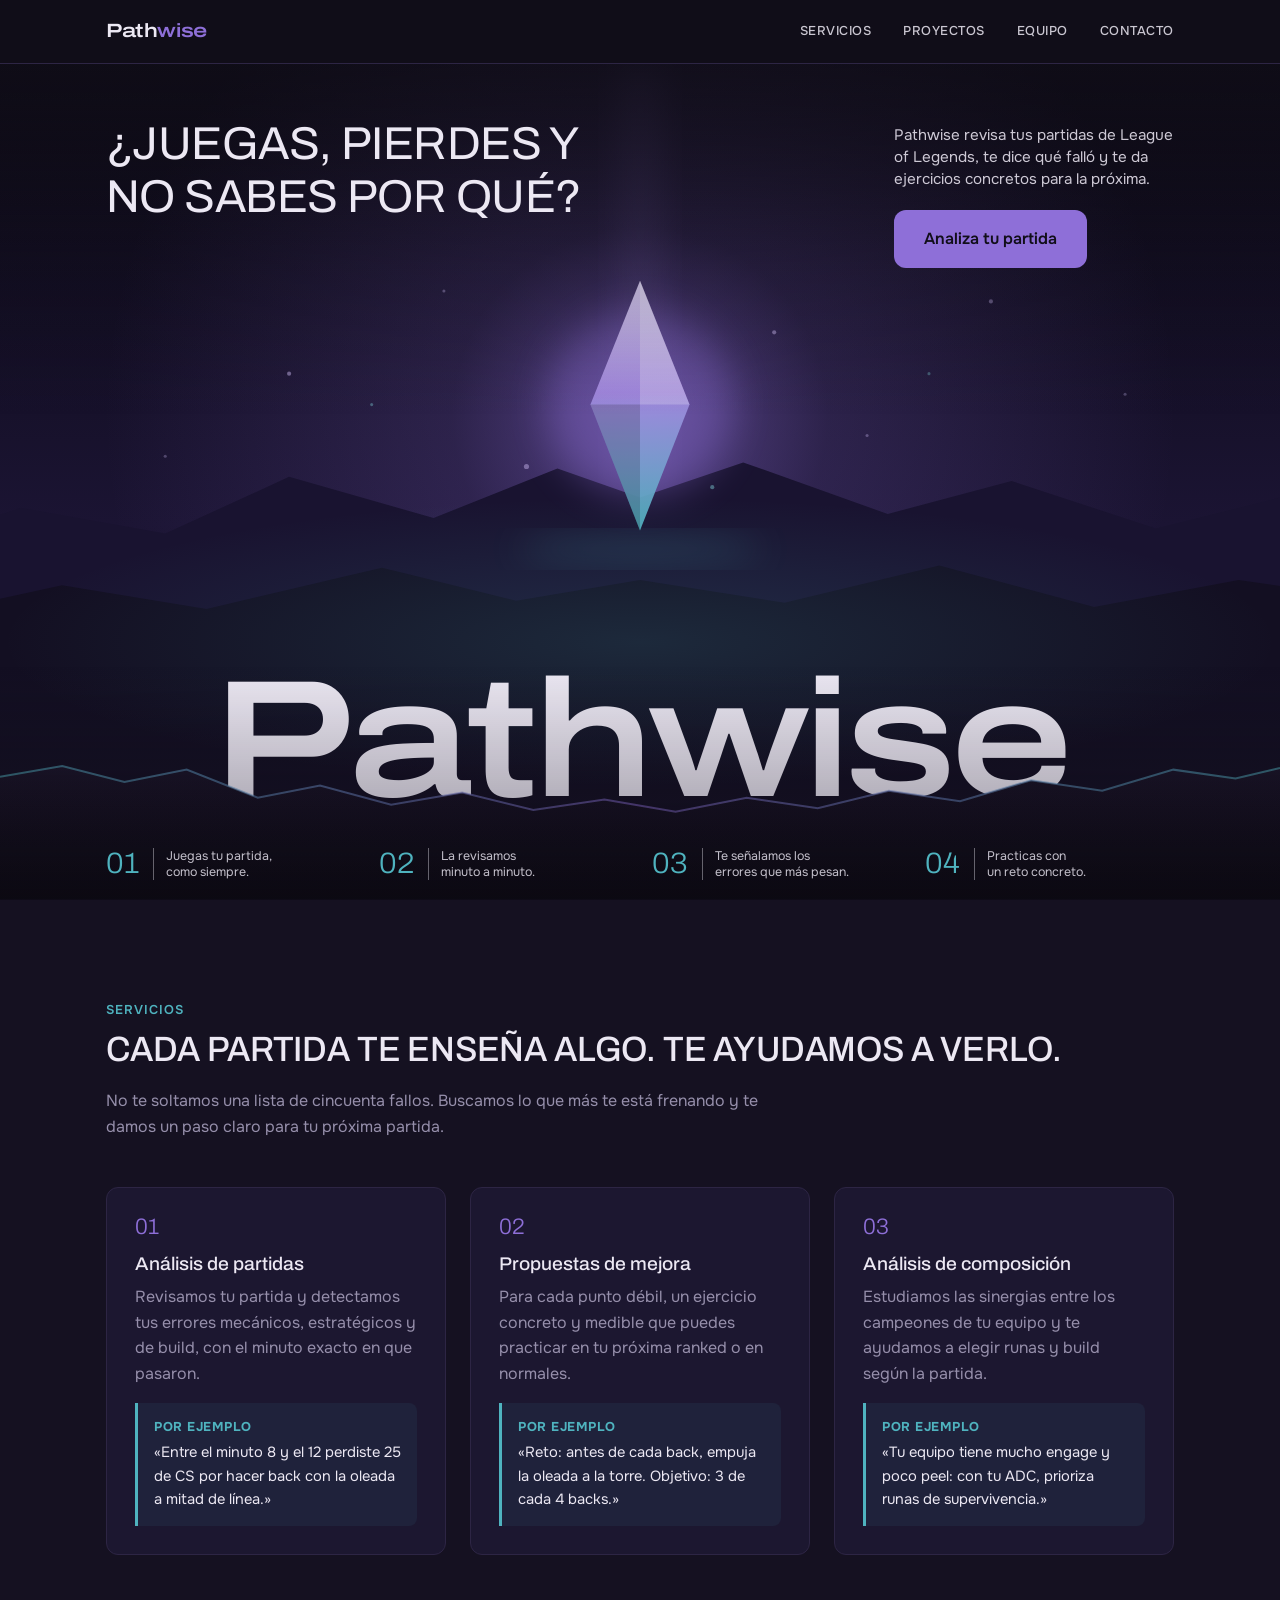
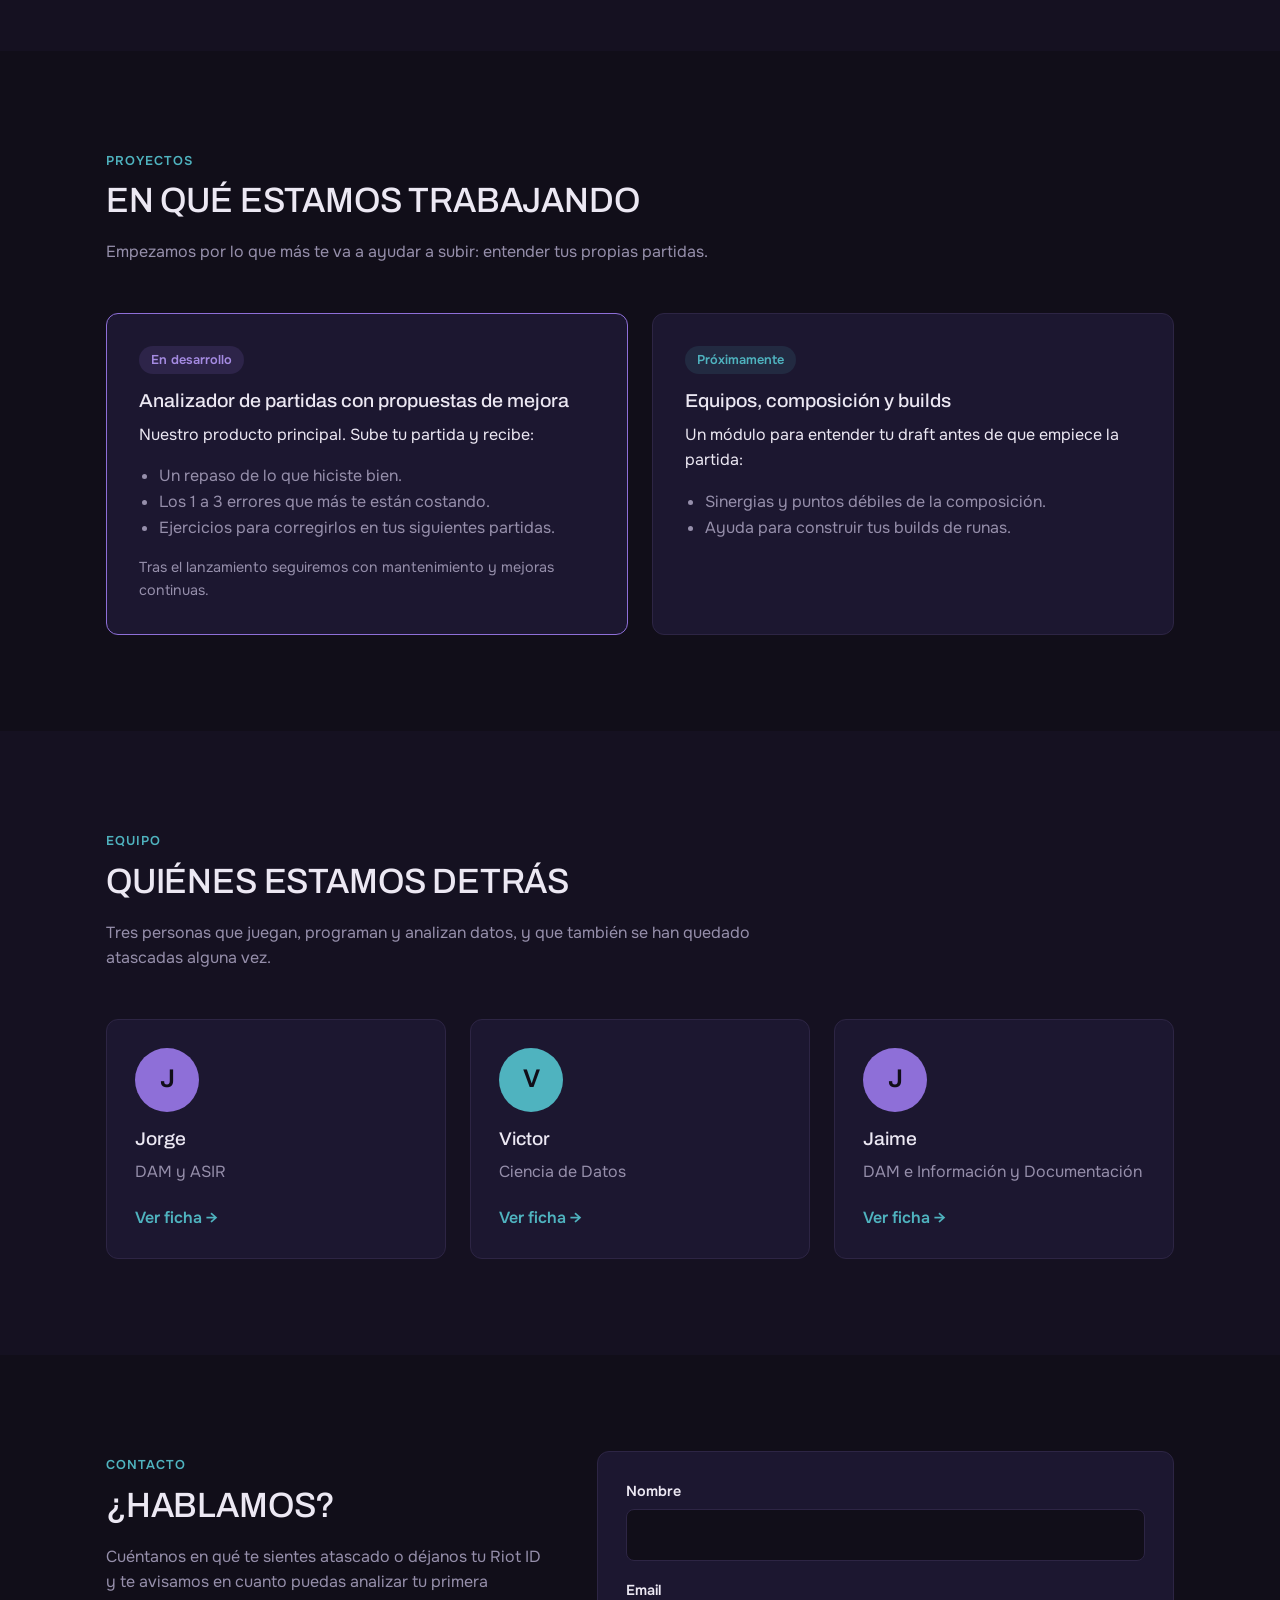
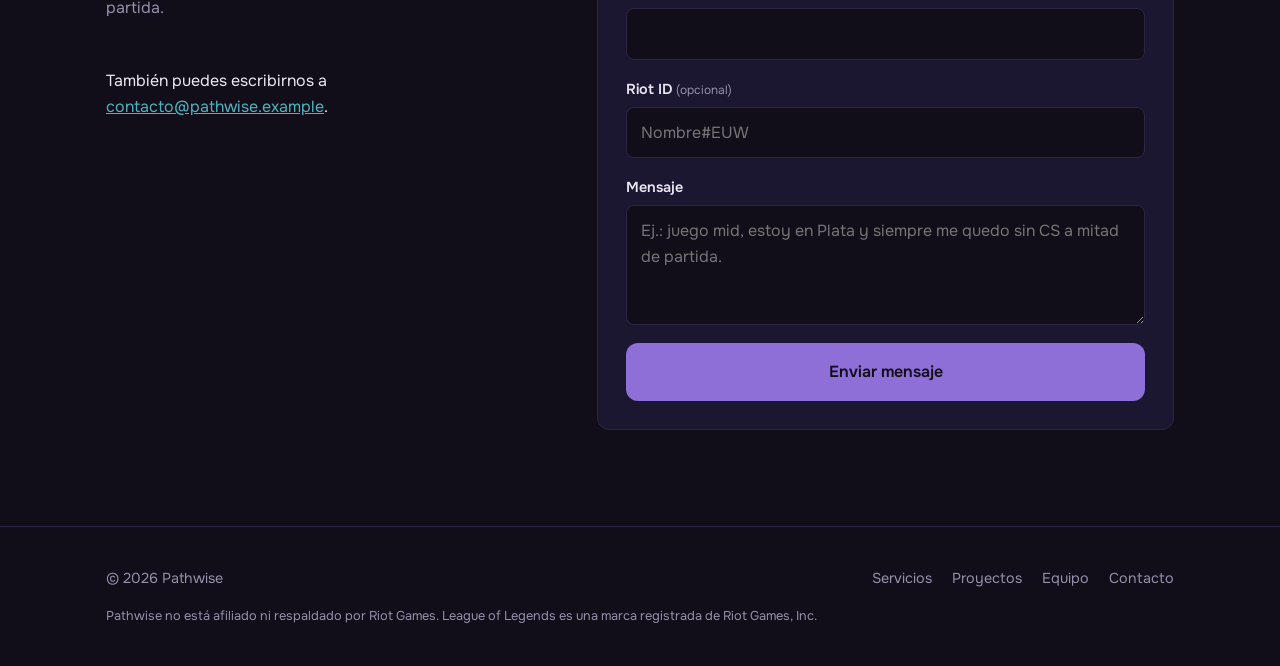
==== commit 0dd8f856: "Arreglos iniciales" ====
--- a/index.html
+++ b/index.html
@@ -102,23 +102,22 @@
         <p class="palabra"><span style="--d:0ms">P</span><span style="--d:100ms">a</span><span style="--d:270ms">t</span><span style="--d:240ms">h</span><span style="--d:200ms">w</span><span style="--d:370ms">i</span><span style="--d:150ms">s</span><span style="--d:320ms">e</span></p>
       </div>
 
-      <!-- Capa 3: montes en primer plano (izquierdo y derecho, se juntan en V en el centro) -->
-      <div class="capa capa-monte capa-monte--l" aria-hidden="true">
-        <svg class="monte monte--l" viewBox="0 0 720 400" preserveAspectRatio="none">
+      <!-- Capa 3: cordillera continua en primer plano, tapa el pie de la palabra -->
+      <div class="capa capa-monte" aria-hidden="true">
+        <svg class="monte" viewBox="0 0 1440 200" preserveAspectRatio="none">
           <defs>
             <linearGradient id="roca" x1="0" y1="0" x2="0" y2="1">
               <stop offset="0" stop-color="#1A1428"/>
               <stop offset="1" stop-color="#08060D"/>
             </linearGradient>
+            <linearGradient id="borde-monte" x1="0" y1="0" x2="1" y2="0">
+              <stop offset="0" stop-color="#4FB3BF"/>
+              <stop offset=".5" stop-color="#8E6FD8"/>
+              <stop offset="1" stop-color="#4FB3BF"/>
+            </linearGradient>
           </defs>
-          <path d="M0 40 L60 52 L110 47 L170 80 L230 94 L300 130 L360 150 L430 200 L500 244 L580 300 L650 356 L720 400 L0 400Z" fill="url(#roca)"/>
-          <path d="M0 40 L60 52 L110 47 L170 80 L230 94 L300 130 L360 150 L430 200 L500 244 L580 300 L650 356 L720 400" fill="none" stroke="#4FB3BF" stroke-opacity=".55" stroke-width="2" vector-effect="non-scaling-stroke"/>
-        </svg>
-      </div>
-      <div class="capa capa-monte capa-monte--r" aria-hidden="true">
-        <svg class="monte monte--r" viewBox="0 0 720 400" preserveAspectRatio="none">
-          <path d="M720 30 L655 46 L600 40 L540 76 L470 92 L400 124 L340 148 L270 196 L200 246 L130 300 L60 360 L0 400 L720 400Z" fill="url(#roca)"/>
-          <path d="M720 30 L655 46 L600 40 L540 76 L470 92 L400 124 L340 148 L270 196 L200 246 L130 300 L60 360 L0 400" fill="none" stroke="#8E6FD8" stroke-opacity=".6" stroke-width="2" vector-effect="non-scaling-stroke"/>
+          <path d="M0 60 L70 48 L140 66 L210 52 L290 84 L360 70 L440 92 L520 78 L600 98 L680 86 L760 100 L840 84 L920 96 L1000 76 L1080 88 L1160 64 L1240 76 L1320 52 L1390 62 L1440 50 L1440 200 L0 200Z" fill="url(#roca)"/>
+          <path d="M0 60 L70 48 L140 66 L210 52 L290 84 L360 70 L440 92 L520 78 L600 98 L680 86 L760 100 L840 84 L920 96 L1000 76 L1080 88 L1160 64 L1240 76 L1320 52 L1390 62 L1440 50" fill="none" stroke="url(#borde-monte)" stroke-opacity=".55" stroke-width="2" vector-effect="non-scaling-stroke"/>
         </svg>
       </div>
 
--- a/css/estilos.css
+++ b/css/estilos.css
@@ -235,13 +235,16 @@
 
 .palabra {
   position: absolute;
-  left: -0.03em;
-  bottom: 9%;
+  left: 0;
+  right: 0;
+  bottom: 84px;
   margin: 0;
+  text-align: center;
   font-family: var(--fuente-display);
   font-stretch: 125%;
   font-weight: 600;
-  font-size: 16.5vw;
+  /* Depende del ancho y del alto: en pantallas anchas y bajas no se come el hero */
+  font-size: min(13vw, 24svh);
   line-height: 0.9;
   letter-spacing: -0.035em;
   color: var(--texto);
@@ -255,34 +258,18 @@
   animation-delay: calc(630ms + var(--d, 0ms));
 }
 
-/* Montes en primer plano */
+/* Cordillera continua en primer plano */
 .capa-monte {
   top: auto;
-  height: 32%;
-}
-
-.capa-monte--l {
-  right: 50%;
-  transform: translateX(calc(var(--p) * -60%));
-}
-
-.capa-monte--r {
-  left: 50%;
-  transform: translateX(calc(var(--p) * 60%));
+  height: 21%;
+  transform: translateY(calc(var(--p) * 60%));
 }
 
 .monte {
   width: 100%;
   height: 100%;
   display: block;
-}
-
-.monte--l {
-  animation: monte-l 1700ms var(--qout) 40ms both;
-}
-
-.monte--r {
-  animation: monte-r 1700ms var(--qout) both;
+  animation: monte-sube 1700ms var(--qout) both;
 }
 
 /* Sombra para que se lea el texto */
@@ -419,13 +406,8 @@
   to { transform: none; }
 }
 
-@keyframes monte-l {
-  from { transform: translateX(-45%); }
-  to { transform: none; }
-}
-
-@keyframes monte-r {
-  from { transform: translateX(45%); }
+@keyframes monte-sube {
+  from { transform: translateY(70%); }
   to { transform: none; }
 }
 
@@ -821,11 +803,11 @@
   /* La palabra sube para no quedar detrás de los pasos */
   .palabra {
     bottom: 150px;
-    font-size: 17vw;
+    font-size: min(16vw, 20svh);
   }
 
   .capa-monte {
-    height: calc(150px + 14vw);
+    height: calc(190px + 8vw);
   }
 }
 
@@ -878,7 +860,7 @@
 
   .palabra {
     bottom: 64px;
-    font-size: 15vw;
+    font-size: min(11vw, 22svh);
   }
 }
 
@@ -897,8 +879,7 @@
 
   .capa-escena,
   .capa-palabra,
-  .capa-monte--l,
-  .capa-monte--r,
+  .capa-monte,
   .hero-cine__ui {
     transform: none;
     opacity: 1;
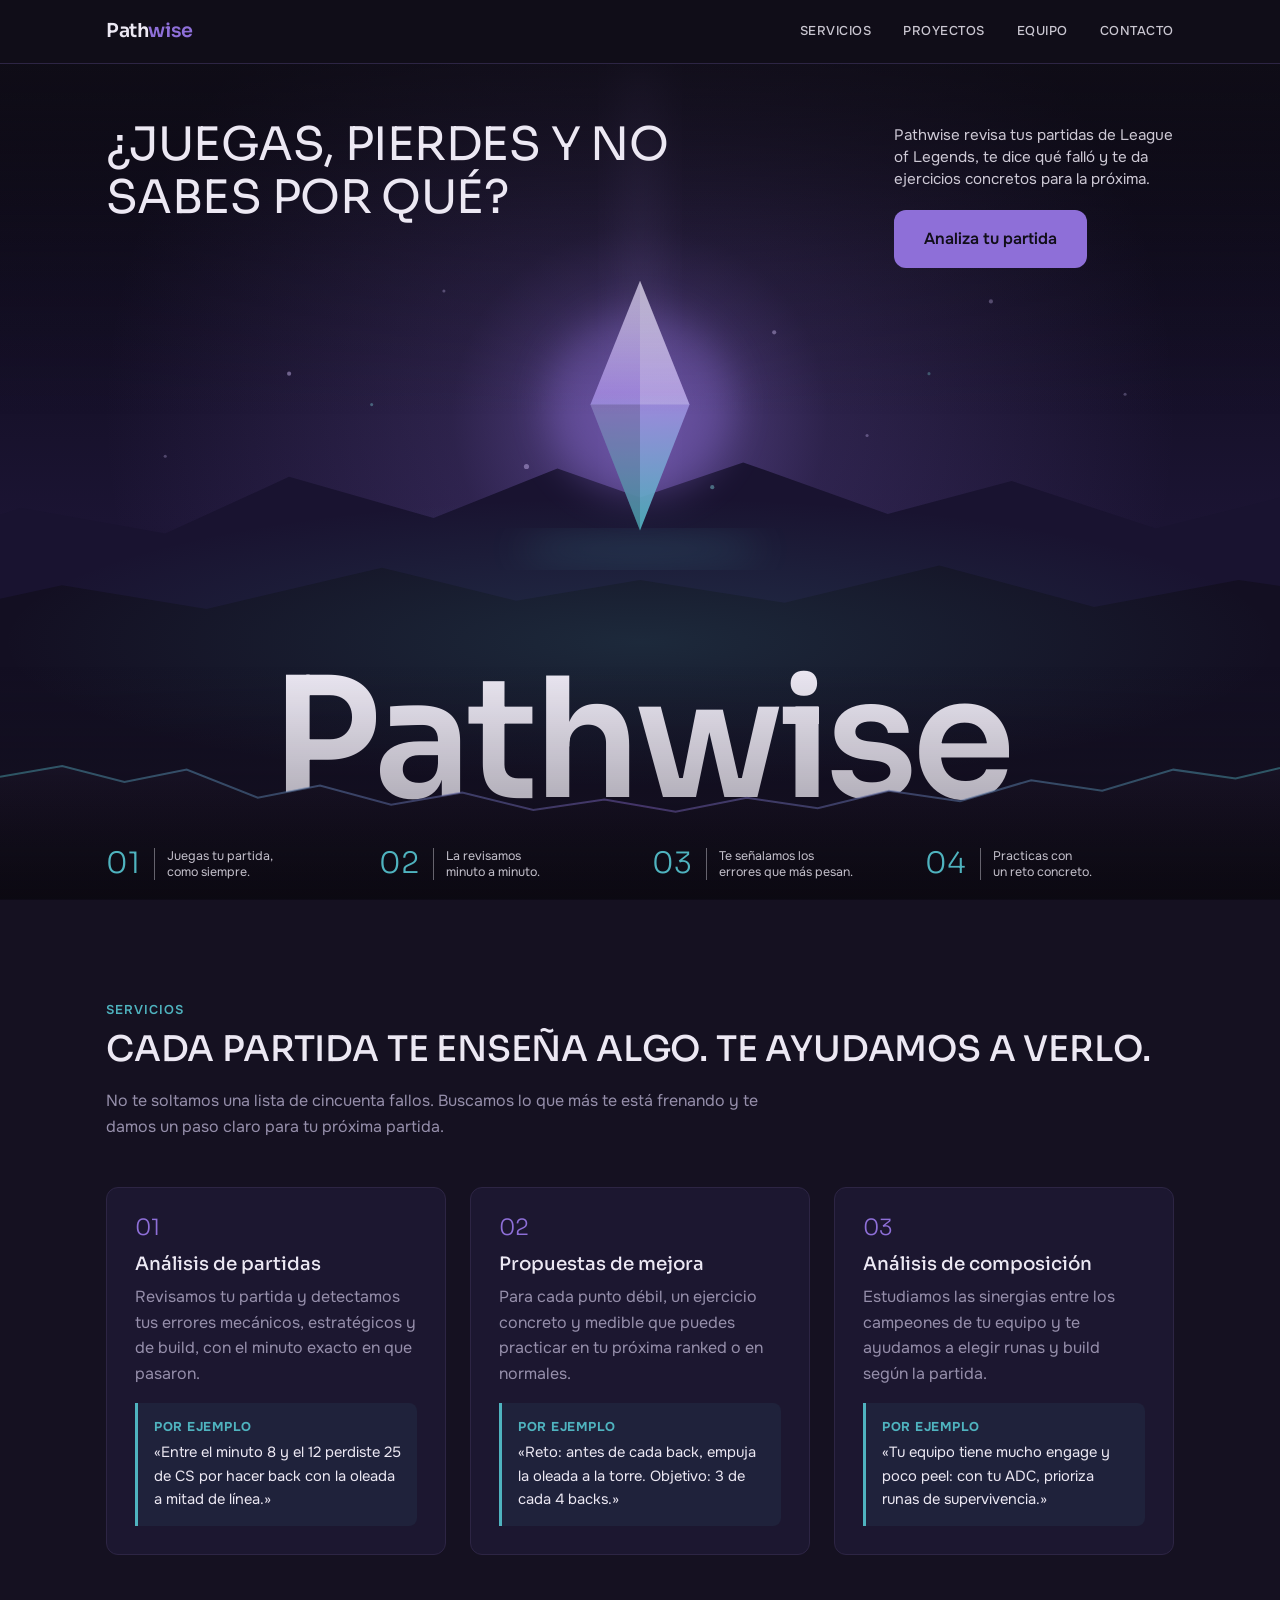
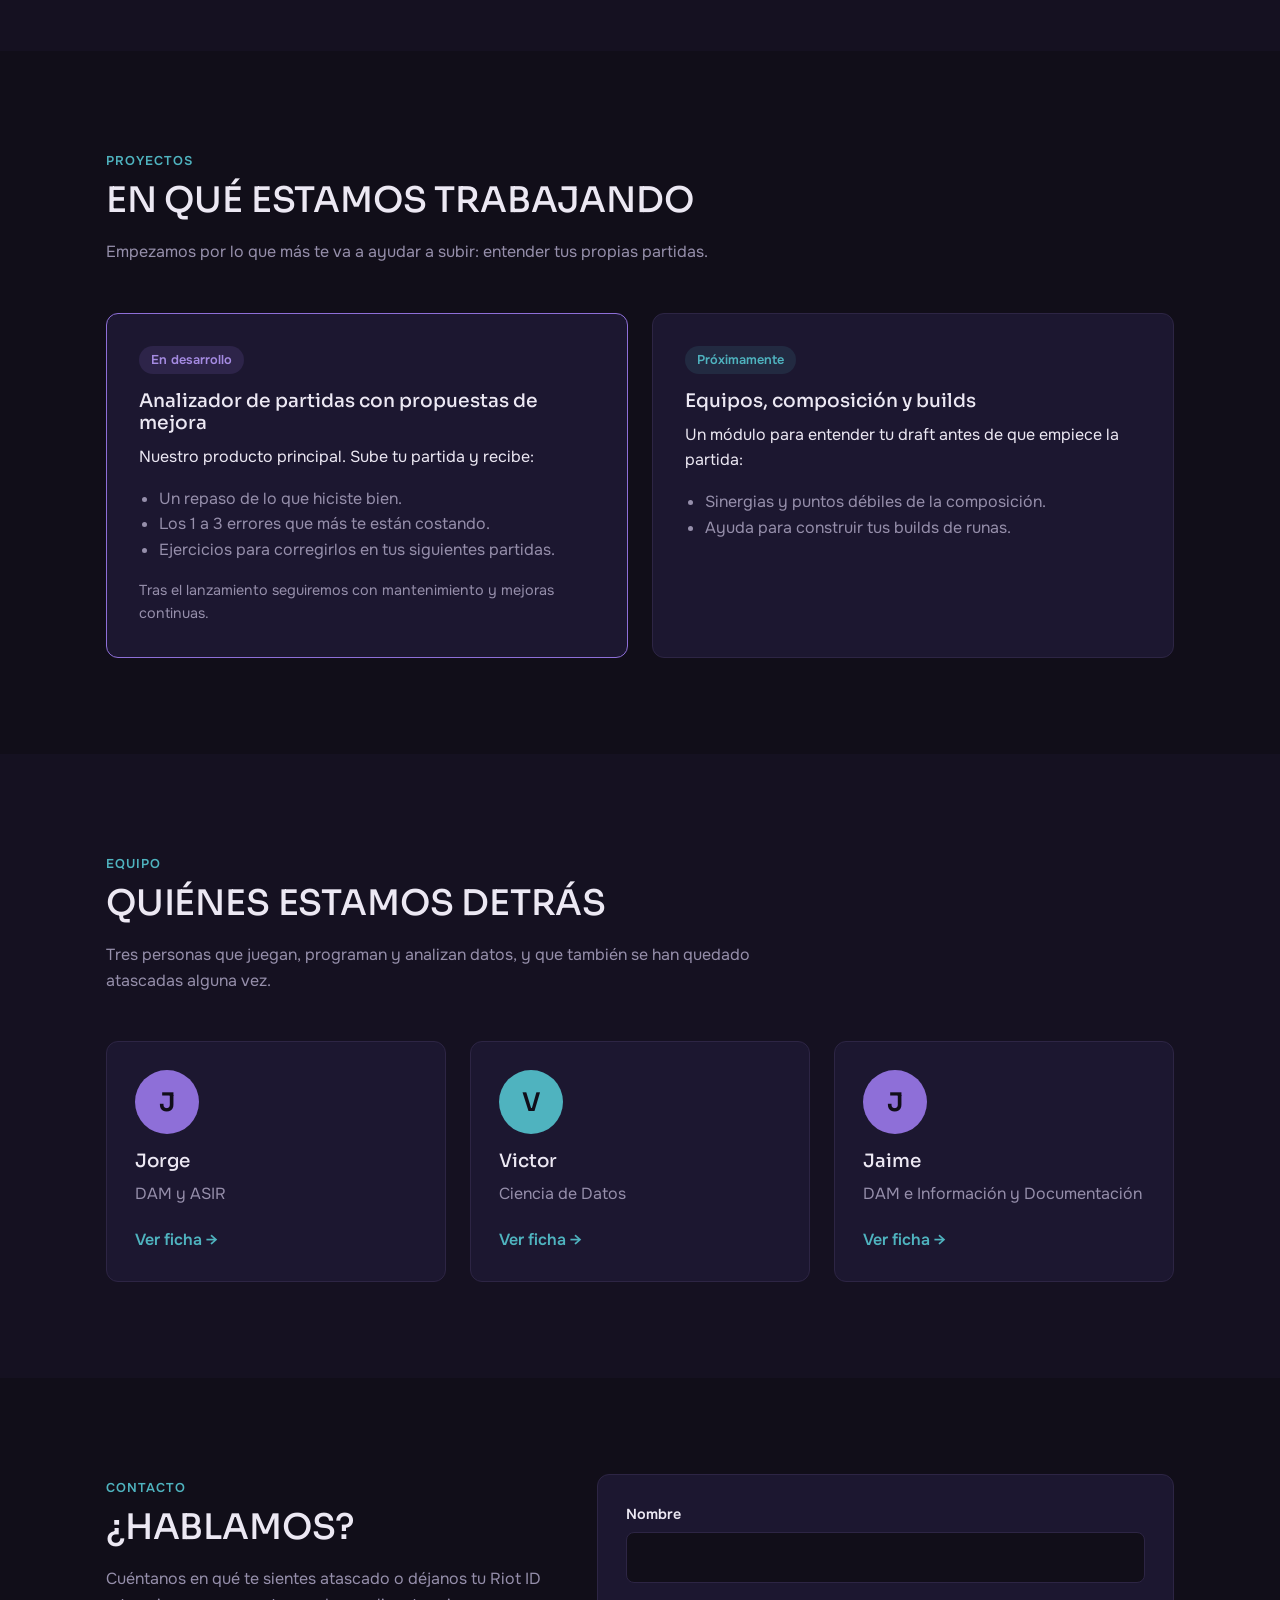
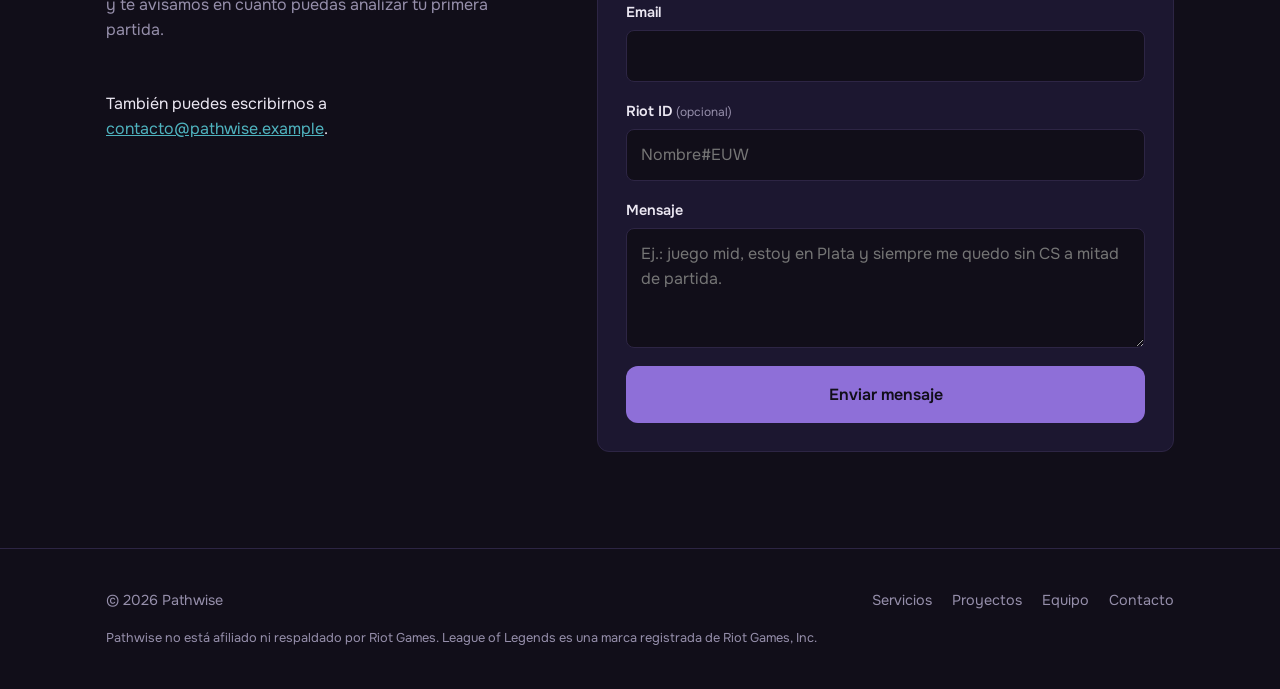
==== commit 802123d8: "Informacion personal" ====
--- a/index.html
+++ b/index.html
@@ -7,7 +7,7 @@
   <meta name="description" content="Pathwise revisa tus partidas de League of Legends, te dice qué falló y te da ejercicios concretos para mejorar.">
   <link rel="preconnect" href="https://fonts.googleapis.com">
   <link rel="preconnect" href="https://fonts.gstatic.com" crossorigin>
-  <link href="https://fonts.googleapis.com/css2?family=Archivo:wdth,wght@62..125,300..700&family=Onest:wght@400;500;600&display=swap" rel="stylesheet">
+  <link href="https://fonts.googleapis.com/css2?family=Sora:wght@300..700&family=Onest:wght@400;500;600&display=swap" rel="stylesheet">
   <link rel="stylesheet" href="css/estilos.css">
   <script src="js/main.js" defer></script>
 </head>
--- a/css/estilos.css
+++ b/css/estilos.css
@@ -21,7 +21,7 @@
   --alto-nav: 64px;
 
   --fuente: "Onest", system-ui, -apple-system, "Segoe UI", Roboto, sans-serif;
-  --fuente-display: "Archivo", "Onest", system-ui, sans-serif;
+  --fuente-display: "Sora", "Onest", system-ui, sans-serif;
 
   /* Curvas de animación */
   --qout: cubic-bezier(.25, 1, .5, 1);
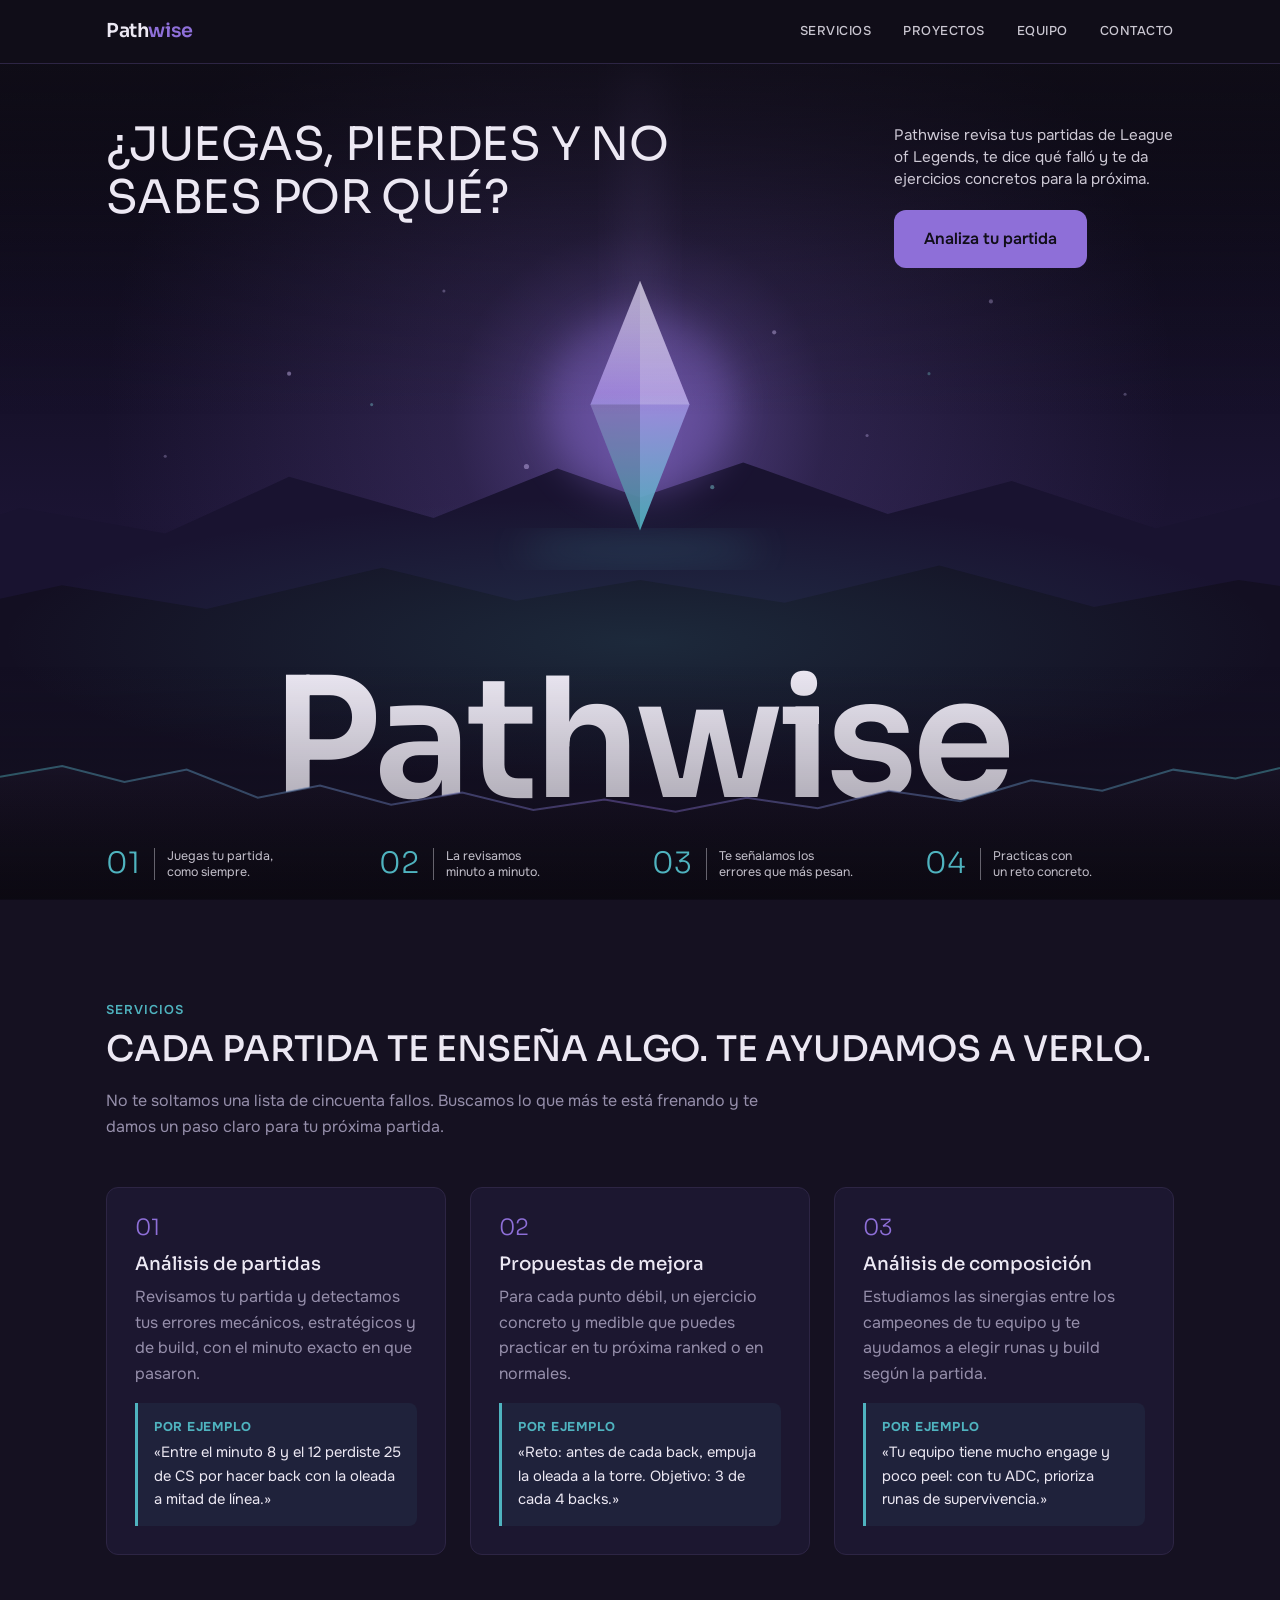
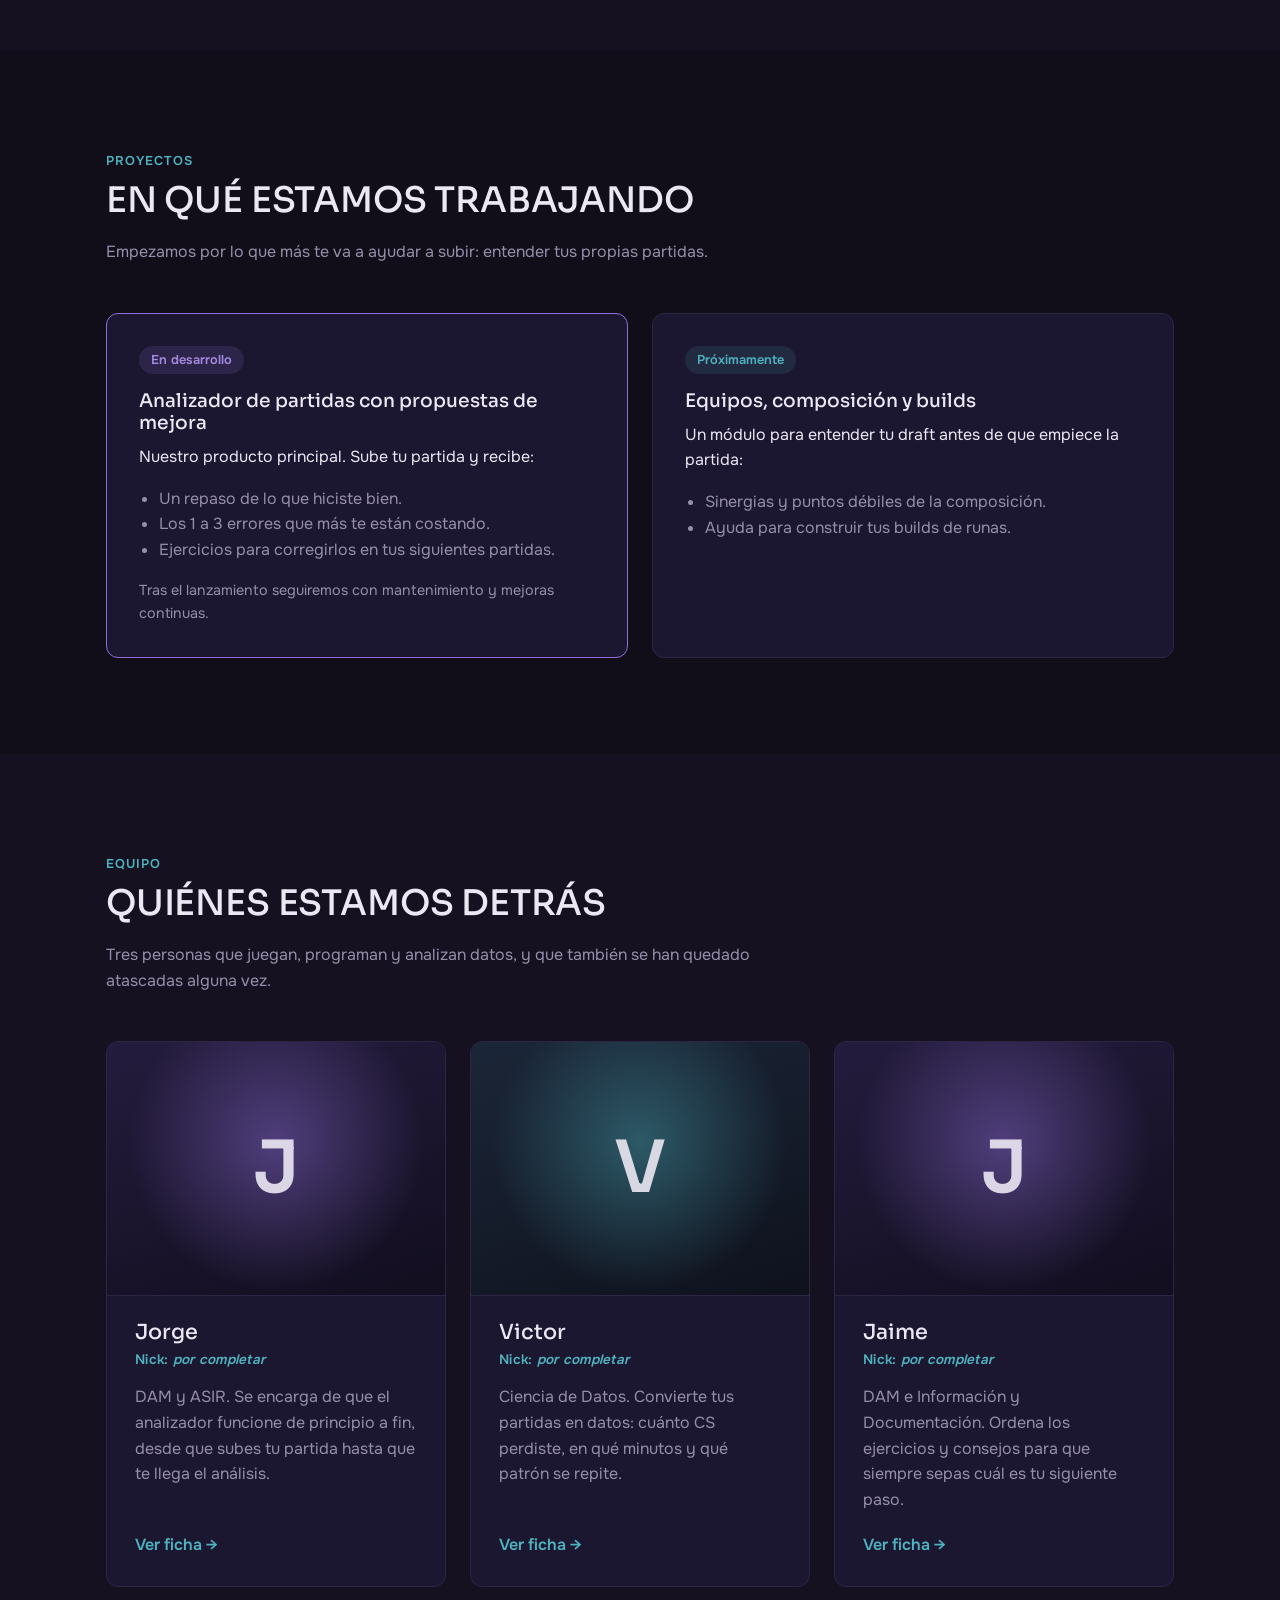
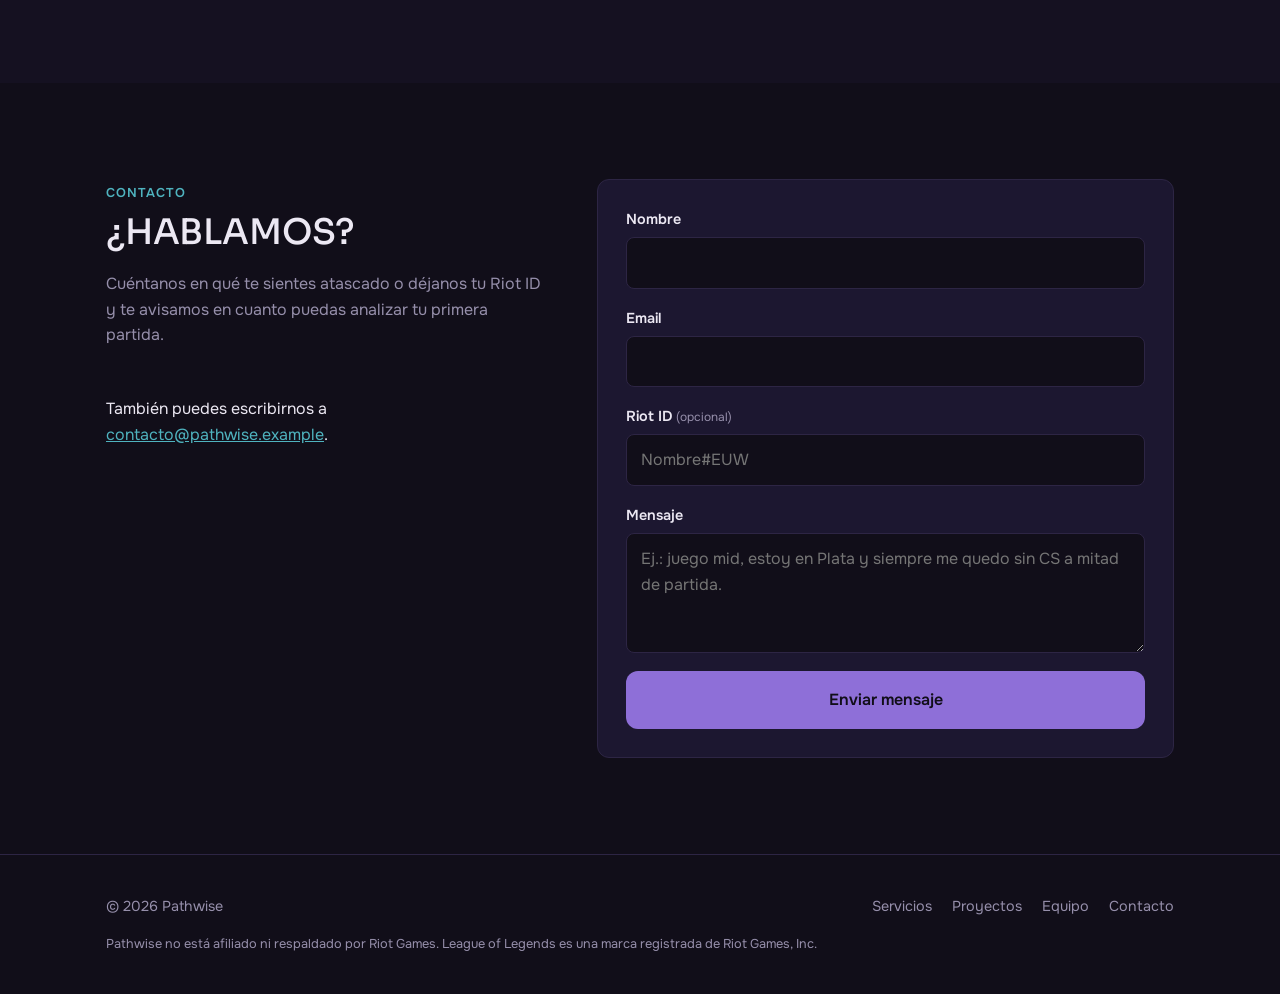
==== commit 293043d0: "Tarjetas" ====
--- a/index.html
+++ b/index.html
@@ -225,25 +225,46 @@
         <p class="seccion__intro">Tres personas que juegan, programan y analizan datos, y que también se han quedado atascadas alguna vez.</p>
 
         <div class="rejilla rejilla--3">
-          <article class="tarjeta miembro">
-            <div class="avatar" aria-hidden="true">J</div>
-            <h3>Jorge</h3>
-            <p class="miembro__formacion">DAM y ASIR</p>
-            <a href="equipo/jorge.html" class="enlace-ficha">Ver ficha →</a>
-          </article>
-
-          <article class="tarjeta miembro">
-            <div class="avatar avatar--acento" aria-hidden="true">V</div>
-            <h3>Victor</h3>
-            <p class="miembro__formacion">Ciencia de Datos</p>
-            <a href="equipo/victor.html" class="enlace-ficha">Ver ficha →</a>
-          </article>
-
-          <article class="tarjeta miembro">
-            <div class="avatar" aria-hidden="true">J</div>
-            <h3>Jaime</h3>
-            <p class="miembro__formacion">DAM e Información y Documentación</p>
-            <a href="equipo/jaime.html" class="enlace-ficha">Ver ficha →</a>
+          <!-- Cada tarjeta: 1) foto, 2) nombre + nick de LoL, 3) descripción.
+               Para poner la foto real, sustituye el <span> de .miembro__foto por:
+               <img src="img/equipo/jorge.jpg" alt="Foto de Jorge"> -->
+          <article class="miembro">
+            <div class="miembro__foto">
+              <span class="miembro__inicial" aria-hidden="true">J</span>
+            </div>
+            <div class="miembro__cuerpo">
+              <h3 class="miembro__nombre">Jorge</h3>
+              <!-- TODO: nick de LoL -->
+              <p class="miembro__nick">Nick: <span class="pendiente">por completar</span></p>
+              <p class="miembro__descripcion">DAM y ASIR. Se encarga de que el analizador funcione de principio a fin, desde que subes tu partida hasta que te llega el análisis.</p>
+              <a href="equipo/jorge.html" class="enlace-ficha">Ver ficha →</a>
+            </div>
+          </article>
+
+          <article class="miembro">
+            <div class="miembro__foto miembro__foto--acento">
+              <span class="miembro__inicial" aria-hidden="true">V</span>
+            </div>
+            <div class="miembro__cuerpo">
+              <h3 class="miembro__nombre">Victor</h3>
+              <!-- TODO: nick de LoL -->
+              <p class="miembro__nick">Nick: <span class="pendiente">por completar</span></p>
+              <p class="miembro__descripcion">Ciencia de Datos. Convierte tus partidas en datos: cuánto CS perdiste, en qué minutos y qué patrón se repite.</p>
+              <a href="equipo/victor.html" class="enlace-ficha">Ver ficha →</a>
+            </div>
+          </article>
+
+          <article class="miembro">
+            <div class="miembro__foto">
+              <span class="miembro__inicial" aria-hidden="true">J</span>
+            </div>
+            <div class="miembro__cuerpo">
+              <h3 class="miembro__nombre">Jaime</h3>
+              <!-- TODO: nick de LoL -->
+              <p class="miembro__nick">Nick: <span class="pendiente">por completar</span></p>
+              <p class="miembro__descripcion">DAM e Información y Documentación. Ordena los ejercicios y consejos para que siempre sepas cuál es tu siguiente paso.</p>
+              <a href="equipo/jaime.html" class="enlace-ficha">Ver ficha →</a>
+            </div>
           </article>
         </div>
       </div>
--- a/css/estilos.css
+++ b/css/estilos.css
@@ -581,8 +581,125 @@
 }
 
 /* ---------- Equipo ---------- */
+/* Tarjeta en tres partes: foto → nombre + nick → descripción */
 .miembro {
-  align-items: flex-start;
+  position: relative;
+  display: flex;
+  flex-direction: column;
+  background: var(--superficie);
+  border: 1px solid var(--borde);
+  border-radius: var(--radio);
+  overflow: hidden;
+  transition: transform 0.4s var(--ease-out), box-shadow 0.4s var(--ease-out), border-color 0.4s;
+}
+
+/* Brillo holográfico: un degradado girado que barre la tarjeta al pasar el ratón */
+.miembro::before {
+  content: "";
+  position: absolute;
+  top: -50%;
+  left: -50%;
+  width: 200%;
+  height: 200%;
+  z-index: 1;
+  pointer-events: none;
+  background: linear-gradient(
+    0deg,
+    transparent,
+    transparent 30%,
+    rgba(142, 111, 216, 0.22) 45%,
+    rgba(79, 179, 191, 0.22) 55%,
+    transparent 70%
+  );
+  transform: rotate(-45deg);
+  opacity: 0;
+  transition: opacity 0.5s ease, transform 0.8s ease;
+}
+
+.miembro:hover,
+.miembro:focus-within {
+  transform: scale(1.04);
+  border-color: rgba(142, 111, 216, 0.6);
+  box-shadow: 0 0 24px rgba(142, 111, 216, 0.35), 0 0 48px rgba(79, 179, 191, 0.12);
+}
+
+.miembro:hover::before,
+.miembro:focus-within::before {
+  opacity: 1;
+  transform: rotate(-45deg) translateY(100%);
+}
+
+/* Toda la tarjeta es clicable: el enlace "Ver ficha" se estira sobre ella */
+.miembro .enlace-ficha::after {
+  content: "";
+  position: absolute;
+  inset: 0;
+  z-index: 2;
+}
+
+.miembro .enlace-ficha:focus-visible {
+  outline: none;
+}
+
+.miembro:has(.enlace-ficha:focus-visible) {
+  outline: 2px solid var(--acento);
+  outline-offset: 3px;
+}
+
+.miembro__foto {
+  aspect-ratio: 4 / 3;
+  display: grid;
+  place-items: center;
+  background:
+    radial-gradient(circle at 50% 40%, rgba(142, 111, 216, 0.45), transparent 65%),
+    linear-gradient(160deg, #241C3D, #120E1F);
+  border-bottom: 1px solid var(--borde);
+}
+
+.miembro__foto--acento {
+  background:
+    radial-gradient(circle at 50% 40%, rgba(79, 179, 191, 0.4), transparent 65%),
+    linear-gradient(160deg, #1B2638, #0F121D);
+}
+
+.miembro__foto img {
+  width: 100%;
+  height: 100%;
+  object-fit: cover;
+  display: block;
+}
+
+.miembro__inicial {
+  font-family: var(--fuente-display);
+  font-weight: 600;
+  font-size: 4.5rem;
+  line-height: 1;
+  color: rgba(236, 232, 243, 0.9);
+}
+
+.miembro__cuerpo {
+  flex: 1;
+  display: flex;
+  flex-direction: column;
+  padding: 24px 28px 28px;
+}
+
+.miembro__nombre {
+  font-size: 1.3rem;
+  margin-bottom: 4px;
+}
+
+.miembro__nick {
+  font-size: 0.85rem;
+  font-weight: 600;
+  letter-spacing: 0.02em;
+  color: var(--acento);
+  margin-bottom: 14px;
+}
+
+.miembro__descripcion {
+  color: var(--texto-sec);
+  margin-bottom: 20px;
 }
 
 .avatar {
@@ -608,11 +725,6 @@
   height: 112px;
   font-size: 2.8rem;
   margin-bottom: 24px;
-}
-
-.miembro__formacion {
-  color: var(--texto-sec);
-  margin-bottom: 20px;
 }
 
 .enlace-ficha {
